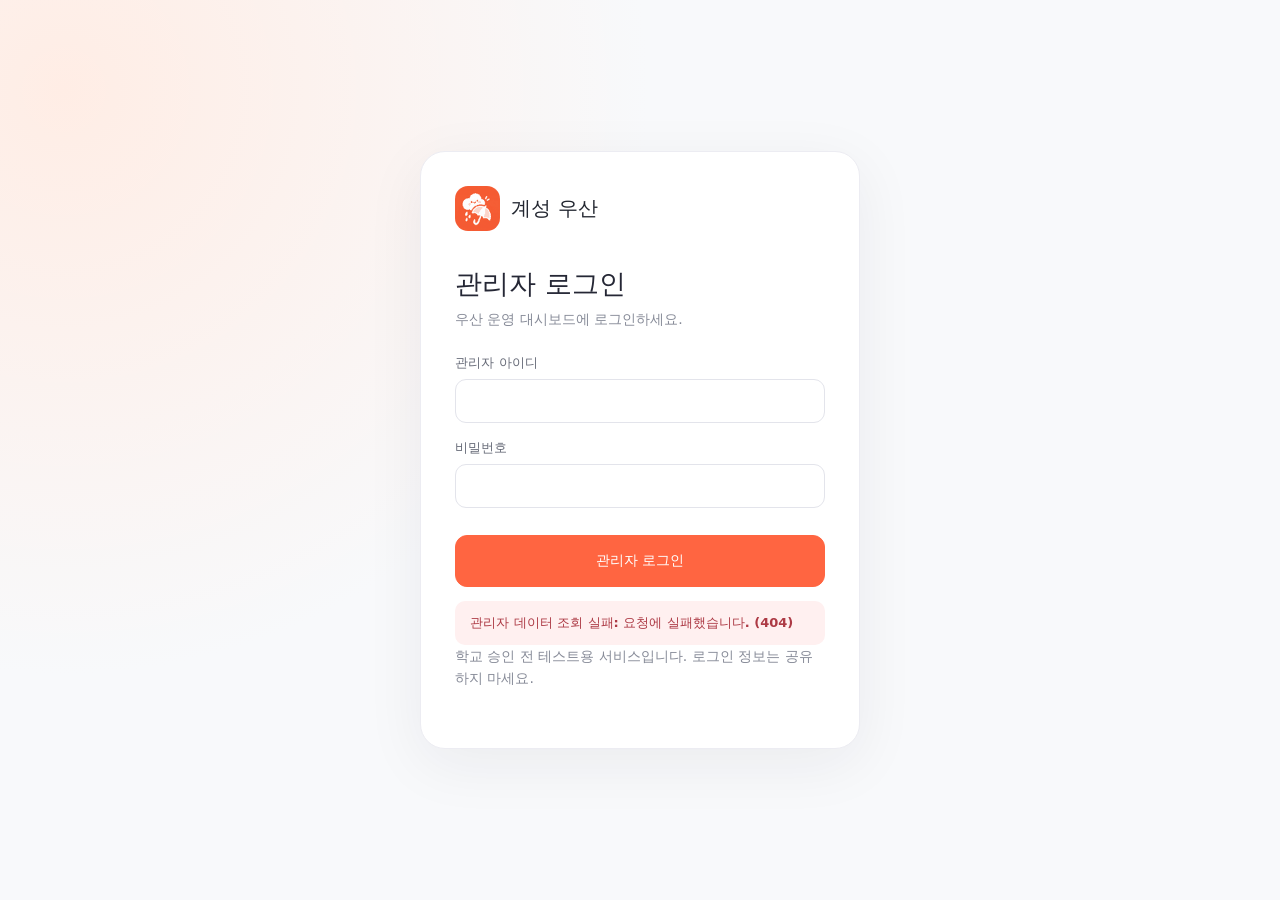
==== index.html @ 8985d2bb "feat: add admin loan due-date policies, overdue dashboard and reasoned extensions" ====
<!doctype html>
<html lang="ko"><head><meta charset="utf-8"><meta name="viewport" content="width=device-width,initial-scale=1">
<meta name="theme-color" content="#ff6541"><title>계성 우산 · 관리자</title><link rel="icon" href="/assets/keisung-icon-64.png">
<style>
:root{font-family:Pretendard,"Apple SD Gothic Neo","Malgun Gothic",system-ui,sans-serif;color:#252735;background:#f7f8fb;font-synthesis:none}
*{box-sizing:border-box}body{margin:0}button,input,select{font:inherit}button{cursor:pointer}button:disabled{opacity:.5;cursor:not-allowed}button:focus-visible,input:focus-visible,select:focus-visible,a:focus-visible{outline:3px solid #ff7c5b;outline-offset:2px}
.hide{display:none!important}.layout{min-height:100dvh;display:grid;grid-template-columns:238px minmax(0,1fr)}
.sidebar{background:#fff;border-right:1px solid #ebedf2;padding:27px 18px;display:flex;flex-direction:column;gap:30px}
.logo{display:flex;align-items:center;gap:11px;text-decoration:none;color:#222630;font-weight:950;font-size:20px;white-space:nowrap}
.logo img{width:45px;height:45px;border-radius:13px}
.side-label{color:#9b9da9;font-size:11px;font-weight:900;letter-spacing:.1em;margin:0 12px 9px}
.nav{display:grid;gap:6px}.nav button{background:transparent;border:0;color:#686b7b;min-height:49px;text-align:left;padding:12px 15px;border-radius:12px;font-weight:800;display:flex;align-items:center;gap:12px;font-size:15px}
.nav button.active{background:#fff0ea;color:#ef5d37}
.nav svg,.toolbar svg{width:19px;height:19px;flex:none}
.side-bottom{margin-top:auto;border-top:1px solid #eee;padding-top:16px;font-size:13px;color:#797d8c;display:grid;gap:10px}.side-bottom a{color:#626675;text-decoration:none}
.main{min-width:0;padding:clamp(18px,2.5vw,42px);max-width:1700px;width:100%;margin:auto}
.topbar{display:flex;align-items:center;justify-content:space-between;gap:15px;margin-bottom:30px}.eyebrow{font-size:12px;color:#ff6541;font-weight:900;letter-spacing:.11em;margin:0 0 7px}.title{font-size:clamp(26px,2.5vw,37px);letter-spacing:-.06em;font-weight:950;margin:0}.subtitle{margin:9px 0 0;color:#868998;font-weight:600;font-size:14px}
.toolbar{display:flex;gap:9px;align-items:center;flex-wrap:wrap}.btn{min-height:43px;border:1px solid #e4e5eb;background:#fff;border-radius:12px;padding:10px 15px;font-weight:800;font-size:14px;color:#424653;display:inline-flex;align-items:center;justify-content:center;gap:8px;text-decoration:none}
.btn.primary{background:#ff6541;border-color:#ff6541;color:white}.btn.danger{background:#fff0f0;color:#bd3b4d;border-color:#f3d6d7}.btn:hover{filter:brightness(.97)}
.session{border-radius:999px;background:#fff;padding:11px 15px;font-size:13px;font-weight:800;border:1px solid #e9eaf0}
.panel{background:#fff;border-radius:19px;border:1px solid #eceef2;padding:clamp(17px,2vw,25px);box-shadow:0 5px 24px #17203907;margin-bottom:18px}
.stats{display:grid;grid-template-columns:repeat(3,minmax(0,1fr));gap:14px;margin-bottom:18px}
.stat{background:white;padding:21px 23px;border-radius:18px;border:1px solid #eceef2;min-height:143px;display:flex;flex-direction:column;gap:12px;position:relative;overflow:hidden}
.stat-label{font-size:14px;font-weight:800;color:#777b89}.stat strong{font-size:clamp(29px,3vw,43px);font-weight:950;line-height:1;letter-spacing:-.06em}.stat small{color:#9a9ca8;font-size:12px;font-weight:650}
.stat .glyph{position:absolute;right:18px;top:18px;color:#bec3cd;font-size:22px}.stat.highlight{background:#ff6541;border-color:#ff6541;color:white}.stat.highlight .stat-label,.stat.highlight small,.stat.highlight .glyph{color:#fff9}
.section-title{font-size:20px;font-weight:950;letter-spacing:-.035em;margin:0}.head{display:flex;align-items:center;justify-content:space-between;gap:12px;margin-bottom:20px}.subtext{font-size:13px;color:#999ca9;font-weight:650;margin:5px 0 0}
.dual{display:grid;grid-template-columns:minmax(0,1.25fr) minmax(310px,.75fr);gap:18px}.distribution{display:flex;height:17px;overflow:hidden;border-radius:99px;background:#f2f3f5;margin:19px 0}.distribution div{min-width:0}.legend{display:grid;grid-template-columns:repeat(2,minmax(0,1fr));gap:12px}.legend span{display:flex;align-items:center;gap:8px;font-size:13px;font-weight:800;color:#707480}.dot{width:10px;height:10px;border-radius:50%;flex:none}
.activity{display:grid;gap:0}.activity-item{display:flex;gap:12px;align-items:center;padding:12px 0;border-bottom:1px solid #f1f1f4}.activity-item:last-child{border:0}.bubble{width:36px;height:36px;border-radius:11px;background:#fff0e9;color:#ff6541;display:grid;place-items:center;font-size:18px;flex:none}.activity-item strong{font-size:13px}.activity-item small{display:block;color:#989ba6;font-size:11px;margin-top:4px}
.searchline{display:flex;align-items:center;justify-content:space-between;gap:11px;flex-wrap:wrap;margin-bottom:17px}.filters{display:flex;gap:9px;flex-wrap:wrap}.input,select{border:1px solid #e3e4eb;border-radius:11px;background:white;min-height:44px;padding:10px 13px;color:#343745}.search{width:min(100%,265px)}
.tablewrap{overflow:auto}table{width:100%;border-collapse:collapse;text-align:left;font-size:13px}thead th{padding:13px 11px;color:#8a8d9a;font-weight:800;background:#fafafb;white-space:nowrap}tbody td{padding:16px 11px;border-bottom:1px solid #f0f1f3;color:#505360}tbody tr:last-child td{border-bottom:0}td strong{color:#2e303b;font-weight:850}.pill{border-radius:99px;padding:6px 11px;font-size:12px;font-weight:850;white-space:nowrap;display:inline-block}.AVAILABLE{background:#e6f8ee;color:#1f8b5c}.BORROWED{background:#e9f0ff;color:#3869b7}.LOST{background:#ffeded;color:#c3464b}.DAMAGED{background:#fff4dd;color:#ad7622}.DISPOSED{background:#edf0f2;color:#777d86}
.formgrid{display:grid;grid-template-columns:1fr 1fr;gap:14px}.field{display:grid;gap:7px}.field.wide{grid-column:1/-1}.field label{color:#676b78;font-size:13px;font-weight:800}.field input,.field select{width:100%}.helper{color:#9b9dab;font-size:12px;line-height:1.6}.actions{display:flex;gap:10px;flex-wrap:wrap;margin-top:18px}.notice{border-radius:12px;background:#fff6eb;color:#9b662d;padding:13px 16px;font-size:13px;line-height:1.6;margin-bottom:18px}
.msg{border-radius:10px;background:#ebf7f0;color:#216941;padding:13px 15px;font-weight:750;font-size:13px;margin-top:14px}.msg.error{background:#fff0f0;color:#ad3a45}.empty{text-align:center;color:#9a9eaa;padding:32px!important}
.login-wrap{min-height:100dvh;display:grid;place-items:center;padding:20px;background:radial-gradient(circle at 5% 10%,#ffede5,transparent 40%),#f8f9fb}
.login{width:min(100%,440px);padding:34px;background:white;border:1px solid #ececf2;border-radius:25px;box-shadow:0 15px 60px #22223210}
.login .logo{margin-bottom:35px}.login h1{font-size:27px;margin:0 0 9px}.login p{color:#878b98;margin:0 0 25px;font-size:14px}.login .field{margin-bottom:16px}.login button{width:100%;margin-top:11px;min-height:52px}
.tab{display:none}.tab.active{display:block}.fixednote{font-size:12px;color:#8b8d9a;margin:24px 0 0;line-height:1.6}
@media(max-width:1180px){.layout{grid-template-columns:190px minmax(0,1fr)}.sidebar{padding:20px 12px}.dual{grid-template-columns:1fr}.stat{min-height:130px}.stats{grid-template-columns:repeat(3,minmax(0,1fr))}}
@media(max-width:780px){.layout{grid-template-columns:1fr}.sidebar{padding:12px 16px;gap:13px;border-right:0;border-bottom:1px solid #eceef2}.nav{display:flex;overflow-x:auto}.nav button{white-space:nowrap}.side-label,.side-bottom{display:none}.main{padding:16px}.topbar{align-items:flex-start;flex-direction:column}.stats{grid-template-columns:repeat(2,minmax(0,1fr))}.stat{min-height:116px;padding:16px}.stat strong{font-size:32px}.formgrid{grid-template-columns:1fr}}
@media(max-width:410px){.stats{gap:8px}.stat{padding:14px}.stat-label{font-size:12px}.toolbar{width:100%}.toolbar .btn{flex:1}.legend{grid-template-columns:1fr}}

.student-lookup{margin-bottom:22px;background:#fff9f5;border:1px solid #ffe1d5;border-radius:15px;padding:18px}
.student-lookup strong{font-size:15px}
.student-lookup p{margin:5px 0 13px}
.student-fields{display:grid;grid-template-columns:repeat(3,minmax(90px,1fr)) auto;gap:11px;align-items:end}
.student-fields .field{min-width:0}
.student-fields .btn{min-height:44px}
.lookup-result{margin-top:13px;border-radius:11px;padding:13px;background:#fff;color:#555a68;border:1px solid #e9e8ed;font-size:13px;display:flex;align-items:center;justify-content:space-between;gap:12px;flex-wrap:wrap}
.lookup-result strong{font-size:15px;color:#32343f}
@media(max-width:700px){.student-fields{grid-template-columns:repeat(3,minmax(0,1fr))}.student-fields .btn{grid-column:1/-1}.student-lookup{padding:13px}}
.nav .nav-print-link{display:flex;align-items:center;gap:12px;color:#686b7b;text-decoration:none;min-height:49px;padding:12px 15px;border-radius:12px;font-size:15px;font-weight:800}
.nav .nav-print-link:hover{background:#fff0ea;color:#ef5d37}

.pin-admin-box{background:#f7f9ff;border:1px solid #dce5fa;border-radius:15px;padding:19px;margin:23px 0}
.pin-admin-box h3{margin:0 0 10px;font-size:18px}
.pin-secret{border:2px dashed #ea9f7e;border-radius:12px;background:white;padding:16px;font-size:clamp(18px,2.6vw,28px);letter-spacing:.1em;font-weight:900;color:#933e24;margin:12px 0;overflow-wrap:anywhere}
.policy-breakdown{background:#fff1e9;border:1px solid #ffd7c5;border-radius:12px;padding:13px 16px;color:#a4482d;font-size:14px;font-weight:800;line-height:1.6;margin:0 0 20px}
.policy-row,.allowance-row{display:flex;align-items:end;gap:12px;flex-wrap:wrap;margin-bottom:12px}
.policy-row .field,.allowance-row .field{width:min(300px,100%)}
.policy-row .btn,.allowance-row .btn{min-height:45px}
.student-policy-stats{display:grid;grid-template-columns:repeat(4,minmax(0,1fr));gap:12px;margin:22px 0}
.student-policy-card{background:#fff8f4;border:1px solid #ffe0d3;border-radius:14px;padding:17px;display:grid;gap:11px}
.student-policy-card span{color:#83828b;font-size:13px;font-weight:750}
.student-policy-card strong{font-size:clamp(20px,2vw,30px);font-weight:950;overflow-wrap:anywhere}
.penalty-form{margin:26px 0;border-top:1px solid #ededf2;border-bottom:1px solid #ededf2;padding:20px 0}
.penalty-form h3{margin:0 0 17px}.penalty-form textarea{font:inherit;width:100%;resize:vertical;padding:12px;border:1px solid #e3e4eb;border-radius:11px}
.confirm-penalty{display:flex;gap:10px;align-items:flex-start;margin-top:15px;color:#565966;font-size:13px;font-weight:750}
.confirm-penalty input{width:20px;height:20px;accent-color:#ff6541;flex:none}
#studentPolicyDetail>h3{font-size:18px;margin:20px 0}
@media(max-width:900px){.student-policy-stats{grid-template-columns:repeat(2,minmax(0,1fr))}}
@media(max-width:450px){.student-policy-stats{gap:7px}.student-policy-card{padding:12px}.student-policy-card strong{font-size:20px}}
.batch-register-form{display:flex;align-items:end;gap:12px;flex-wrap:wrap}
.batch-register-form .field{width:min(270px,100%)}
.batch-register-form .btn{min-height:45px}
.stocktake-fields{display:flex;align-items:end;gap:12px;flex-wrap:wrap;margin:14px 0}
.stocktake-fields .field{flex:1 1 190px;max-width:360px}
.stocktake-fields button{min-height:44px}
#stocktakeBatch{width:100%;min-height:110px;resize:vertical}
.stocktake-progress{display:flex;gap:13px;flex-wrap:wrap;margin:16px 0 22px}
.stocktake-metric{border:1px solid #eceef2;border-radius:12px;background:#fbfcfd;padding:13px 20px;font-size:13px;font-weight:800;color:#687084}
.stocktake-metric strong{display:block;font-size:26px;color:#2b3141;margin-top:5px}
.stocktake-result-columns{display:grid;grid-template-columns:repeat(2,minmax(0,1fr));gap:15px;margin-top:20px}
.stocktake-result-columns h3{font-size:16px;margin:12px 0 0}
.stocktake-id-list{max-height:270px;overflow:auto;border:1px solid #eceef2;background:#fafbfc;border-radius:10px;padding:13px;line-height:2;overflow-wrap:anywhere}
.stocktake-id-chip{display:inline-block;background:white;border:1px solid #e4e7ed;border-radius:8px;margin:3px;padding:2px 8px;font-size:12px;font-weight:850}
.stocktake-camera{background:#f8fafc;border:1px solid #ddd;border-radius:13px;padding:14px;max-width:520px}
.stocktake-camera video{width:100%;max-height:300px;object-fit:contain;background:#18212b;border-radius:9px}
@media(max-width:700px){.stocktake-result-columns{grid-template-columns:1fr}.stocktake-fields .field{max-width:none}}
.rental-due-stats{display:flex;gap:12px;flex-wrap:wrap;margin:12px 0 20px}
.rental-due-stats>div{padding:15px 21px;background:#f7f8fb;border:1px solid #eceef2;border-radius:12px;font-weight:800;color:#6b7280}
.rental-due-stats strong{font-size:26px;color:#29303d;margin-left:8px}
.rental-late{font-weight:900;color:#b91c1c}.rental-ok{font-weight:850;color:#208256}
#rentalRows td{vertical-align:middle}
</style></head><body>
<div id="loginScreen" class="login-wrap">
  <div class="login"><a href="/" class="logo"><img src="/assets/keisung-icon-64.png" alt="">계성 우산</a><h1>관리자 로그인</h1><p>우산 운영 대시보드에 로그인하세요.</p>
  <form id="loginForm"><div class="field"><label for="username">관리자 아이디</label><input class="input" id="username" required autocomplete="username"></div><div class="field"><label for="password">비밀번호</label><input class="input" type="password" id="password" required autocomplete="current-password"></div><button class="btn primary" type="submit">관리자 로그인</button></form>
  <div id="loginMsg" class="msg error hide" role="alert"></div>
  <p class="fixednote">학교 승인 전 테스트용 서비스입니다. 로그인 정보는 공유하지 마세요.</p>
  </div>
</div>
<div id="app" class="layout hide">
  <aside class="sidebar">
    <a href="/" class="logo"><img src="/assets/keisung-icon-64.png" alt="">계성 우산</a>
    <div><p class="side-label">MANAGEMENT</p><nav class="nav" aria-label="관리 메뉴">
      <button type="button" data-tab="dashboard" class="active"><span>▦</span> 대시보드</button>
      <button type="button" data-tab="inventory"><span>▤</span> 우산 관리</button>
      <button type="button" data-tab="stocktake"><span>☷</span> 재고 실사</button>
      <button type="button" data-tab="rentalDue"><span>◷</span> 대여 기한·연체</button>
      <button type="button" data-tab="history"><span>◷</span> 대여 기록</button>
      <button type="button" data-tab="studentPolicy"><span>♧</span> 학생·패널티 관리</button>
      <a class="nav-print-link" href="/admin/print"><span>▦</span> QR 라벨 인쇄</a>
      <button type="button" data-tab="settings"><span>⚙</span> 관리 도구</button>
    </nav></div>
    <div class="side-bottom"><span>학교 공용 우산 관리 시스템</span><a href="/">↗ 학생용 키오스크 열기</a></div>
  </aside>
  <main class="main">
    <div class="topbar"><div><p class="eyebrow">SCHOOL MANAGEMENT</p><h1 class="title" id="pageTitle">대시보드</h1><p class="subtitle" id="pageSubtitle">학교 우산 현황을 한눈에 확인하세요.</p></div>
    <div class="toolbar"><span class="session" id="who">관리자</span><button class="btn" id="refresh" type="button">↻ 새로고침</button><button class="btn" id="logout" type="button">로그아웃</button></div></div>
    <div class="notice">학생의 학년·반·번호는 개인정보에 해당할 수 있습니다. 운영 전 학교 승인 및 학생 인증, 개인정보 보존 정책을 확인하세요.</div>
    <div id="dashboard" class="tab active">
      <div class="stats" id="stats"></div>
      <div class="dual">
        <section class="panel"><div class="head"><div><h2 class="section-title">우산 상태 분포</h2><p class="subtext">현재 등록된 모든 우산 기준</p></div></div><div class="distribution" id="distribution"></div><div class="legend" id="legend"></div></section>
        <section class="panel"><div class="head"><div><h2 class="section-title">최근 활동</h2><p class="subtext">가장 최근 처리된 이벤트</p></div></div><div id="recentActivity" class="activity"></div></section>
      </div>
      <section class="panel"><div class="head"><div><h2 class="section-title">대여 중인 우산</h2><p class="subtext">현재 반납되지 않은 우산</p></div><button class="btn" data-go="inventory">전체 보기</button></div><div class="tablewrap"><table><thead><tr><th>우산 ID</th><th>대여 학생</th><th>상태</th></tr></thead><tbody id="borrowedRows"></tbody></table></div></section>
    </div>
    <div id="inventory" class="tab">
      <section class="panel">
       <div class="head"><div><h2 class="section-title">우산 목록</h2><p class="subtext">우산은 삭제하지 않으며 고유 ID가 유지됩니다.</p></div><div class="actions" style="margin-top:0"><a href="/admin/print" class="btn">▦ QR 일괄 인쇄</a><button class="btn primary" id="register">＋ 우산 등록</button></div></div>
       <div class="searchline"><input class="input search" id="search" placeholder="우산 ID 또는 학생 (예: 6-4-16)" aria-label="우산 ID 또는 학년 반 번호로 검색"><div class="filters"><select id="filter" aria-label="상태 필터"><option value="">전체 상태</option><option value="AVAILABLE">대여 가능</option><option value="BORROWED">대여 중</option><option value="LOST">분실</option><option value="DAMAGED">파손</option><option value="DISPOSED">폐기</option></select></div></div>
       <div class="student-lookup" aria-label="학생별 대여 우산 조회">
 <div><strong>학생으로 대여 우산 찾기</strong><p class="helper">학년 · 반 · 번호로 현재 대여 중인 우산을 조회합니다. 관리자만 이용할 수 있습니다.</p></div>
 <div class="student-fields"><div class="field"><label for="studentGrade">학년</label><select id="studentGrade"></select></div><div class="field"><label for="studentClass">반</label><select id="studentClass"></select></div><div class="field"><label for="studentNumber">번호</label><select id="studentNumber"></select></div><button type="button" class="btn primary" id="findStudent">조회</button></div>
 <div id="studentResult" class="lookup-result hide" role="status"></div>
 </div>
 <div class="tablewrap"><table><thead><tr><th>우산 ID</th><th>상태</th><th>대여 학생</th><th>관리 · 인쇄</th></tr></thead><tbody id="inventoryRows"></tbody></table></div>
      </section>
      <section class="panel" id="batchRegisterCard">
        <div class="head"><div><h2 class="section-title">우산 일괄 등록</h2><p class="subtext">수량만 입력하면 새로운 우산 ID를 자동 발급합니다. 한 번에 최대 500개까지 가능합니다.</p></div></div>
        <div class="batch-register-form">
          <div class="field"><label for="batchCount">등록 수량 (1~500개)</label><input class="input" type="number" id="batchCount" min="1" max="500" step="1" value="20" required></div>
          <button type="button" class="btn primary" id="batchRegister">＋ 일괄 등록하기</button>
        </div>
        <p class="helper">기존 우산과 ID가 겹치지 않습니다. 한 번 등록하면 취소하거나 ID를 재사용할 수 없으니 수량을 확인하세요.</p>
        <div id="batchResult" class="msg hide" role="status"></div>
        <div class="actions"><a id="batchPrintLink" class="btn primary hide" href="/admin/print">▦ 방금 등록한 QR만 일괄 인쇄</a></div>
      </section>
      <section class="panel" id="manageCard"><div class="head"><div><h2 class="section-title">상태 변경</h2><p class="subtext">분실·파손·폐기 처리 또는 복구</p></div></div>
        <div class="formgrid"><div class="field"><label for="adminId">우산 ID</label><select id="adminId"></select></div><div class="field"><label for="state">변경할 상태</label><select id="state"><option value="LOST">분실</option><option value="DAMAGED">파손</option><option value="DISPOSED">폐기</option><option value="AVAILABLE">대여 가능으로 복구</option></select></div><div class="field wide"><label for="reason">사유 (선택)</label><input class="input" id="reason" maxlength="160" placeholder="예: 1층 우산함에서 발견"></div></div>
        <div class="actions"><button class="btn danger" id="change">상태 변경 확인</button></div><p class="helper">폐기는 되돌릴 수 없습니다. 분실 또는 파손 상태의 우산만 대여 가능 상태로 복구할 수 있습니다.</p><div id="adminMsg" class="msg hide" role="status"></div>
      </section>
    </div>
    <div id="stocktake" class="tab">
  <section class="panel">
    <div class="head"><div><h2 class="section-title">보관 위치 일괄 지정</h2>
      <p class="subtext">등록된 우산 ID 범위(최대 500개)의 보관 위치를 설정합니다. 다른 우산 상태는 변경되지 않습니다.</p></div></div>
    <div class="stocktake-fields">
      <div class="field"><label for="stocktakeRangeStart">시작 우산 ID</label><input class="input" id="stocktakeRangeStart" placeholder="UMB-0001" autocomplete="off"></div>
      <div class="field"><label for="stocktakeRangeEnd">끝 우산 ID</label><input class="input" id="stocktakeRangeEnd" placeholder="UMB-0500" autocomplete="off"></div>
      <div class="field"><label for="stocktakeLocationName">보관 위치명</label><input class="input" id="stocktakeLocationName" maxlength="50" placeholder="예: 본관 1층"></div>
      <button type="button" class="btn" id="stocktakeAssignLocation">위치 지정</button>
    </div>
    <p class="helper">기존 우산은 기본적으로 ‘미지정’ 위치입니다. 장소별 실사는 우산의 위치를 먼저 지정해야 정확한 미확인 목록을 만들 수 있어요.</p>
  </section>
  <section class="panel">
    <div class="head"><div><h2 class="section-title">새 재고 실사 시작</h2><p class="subtext">실사 시작 시점의 대여 가능·파손 우산을 확인 대상에 고정합니다. 대여 중·분실·폐기 우산은 제외합니다.</p></div></div>
    <div class="stocktake-fields">
      <div class="field"><label for="stocktakeTitle">실사 이름</label><input class="input" id="stocktakeTitle" maxlength="80" placeholder="예: 11월 정기 실사"></div>
      <div class="field"><label for="stocktakeLocation">실사 범위</label><select id="stocktakeLocation" class="input"></select></div>
      <button type="button" class="btn primary" id="stocktakeCreate">실사 시작</button>
    </div>
    <p class="helper">실사는 시스템상의 우산 상태를 자동 변경하지 않습니다. 미확인 우산은 실제 대여 기록과 위치를 확인한 후 관리자가 따로 처리해야 해요.</p>
    <div id="stocktakeMessage" class="msg hide" role="status" aria-live="polite"></div>
  </section>
  <section class="panel">
    <div class="head"><div><h2 class="section-title">실사 기록</h2><p class="subtext">최근 100개 실사를 선택해 진행하거나 결과를 확인합니다.</p></div>
      <button type="button" id="stocktakeRefresh" class="btn">↻ 새로고침</button></div>
    <div class="tablewrap"><table><thead><tr><th>실사</th><th>범위</th><th>상태</th><th>확인 / 대상</th><th>보기</th></tr></thead><tbody id="stocktakeSessionRows"></tbody></table></div>
  </section>
  <section class="panel hide" id="stocktakeActivePanel">
    <div class="head"><div><h2 id="stocktakeActiveTitle" class="section-title">진행 중인 실사</h2>
      <p id="stocktakeActiveDescription" class="subtext"></p></div>
      <div class="actions" style="margin:0"><button type="button" id="stocktakeExport" class="btn">↓ 결과 CSV</button><button type="button" id="stocktakeComplete" class="btn primary">실사 완료</button></div></div>
    <div id="stocktakeProgress" class="stocktake-progress" role="status" aria-live="polite"></div>
    <div id="stocktakeScanControls">
      <div class="stocktake-fields">
        <div class="field"><label for="stocktakeSingle">우산 번호 또는 QR 결과</label><input id="stocktakeSingle" class="input" autocomplete="off" placeholder="UMB-0001 또는 1"></div>
        <button type="button" id="stocktakeScanOne" class="btn primary">1개 확인</button>
        <button type="button" id="stocktakeCameraToggle" class="btn">QR 카메라 켜기</button>
      </div>
      <div class="stocktake-camera hide" id="stocktakeCameraBox">
        <video id="stocktakeVideo" playsinline autoplay muted></video>
        <p class="helper">QR이 인식되면 자동으로 확인합니다. 카메라는 HTTPS 또는 localhost에서만 열 수 있어요.</p>
      </div>
      <div class="field" style="margin-top:15px"><label for="stocktakeBatch">여러 번호 한 번에 입력 (최대 500개, 공백·줄바꿈·쉼표 구분)</label>
        <textarea id="stocktakeBatch" rows="4" class="input" placeholder="UMB-0001, UMB-0002&#10;UMB-0003"></textarea></div>
      <div class="actions"><button type="button" id="stocktakeScanBatch" class="btn">번호 일괄 확인</button></div>
    </div>
    <div class="stocktake-result-columns">
      <div><h3>미확인 우산</h3><p class="helper">실사 시작 시점의 확인 대상 중 아직 스캔하지 않은 우산입니다.</p><div id="stocktakeMissing" class="stocktake-id-list"></div></div>
      <div><h3>대상 외 확인 우산</h3><p class="helper">다른 위치 또는 대여·분실·폐기 상태 등으로 대상에 없던 우산입니다.</p><div id="stocktakeUnexpected" class="stocktake-id-list"></div></div>
    </div>
  </section>
</div>
<div id="rentalDue" class="tab">
  <section class="panel">
    <div class="head"><div><h2 class="section-title">대여 기한 설정</h2>
      <p class="subtext">앞으로 대여되는 우산의 기본 반납 기한을 설정합니다.</p></div></div>
    <div class="policy-row">
      <div class="field"><label for="rentalDays">기본 대여 기간 (1~30일)</label>
        <input id="rentalDays" class="input" type="number" min="1" max="30" step="1" value="7"></div>
      <button type="button" class="btn primary" id="saveRentalDays">기간 설정 저장</button>
    </div>
    <p class="helper">기본값은 7일입니다. 설정 변경은 새 대여 건부터 적용되며 이미 대여된 우산의 예정일은 바뀌지 않습니다. 연체만으로 패널티를 자동 부과하지 않습니다.</p>
    <div id="rentalDueMessage" class="msg hide" role="status" aria-live="polite"></div>
  </section>
  <section class="panel">
    <div class="head"><div><h2 class="section-title">진행 중인 대여·연체 조회</h2>
      <p class="subtext">반납 예정 시각은 한국 시간으로 표시합니다.</p></div>
      <button type="button" class="btn" id="refreshRentals">↻ 대여 새로고침</button>
    </div>
    <div class="rental-due-stats" id="rentalStats"></div>
    <div class="searchline">
      <input class="input search" id="rentalSearch" placeholder="우산 번호 또는 학생 검색" aria-label="대여 정보 검색">
      <select id="rentalFilter" aria-label="대여 상태 필터"><option value="all">모든 대여</option><option value="overdue">연체만</option><option value="on-time">기한 내</option></select>
    </div>
    <div class="tablewrap">
      <table><thead><tr><th>우산 ID</th><th>대여 학생</th><th>대여 일시</th><th>반납 예정</th><th>상태</th><th>관리</th></tr></thead>
      <tbody id="rentalRows"></tbody></table>
    </div>
  </section>
</div>
<div id="history" class="tab">
      <section class="panel"><div class="head"><div><h2 class="section-title">이벤트 기록</h2><p class="subtext">대여, 반납 및 관리자 변경 내역 (최근 1,000건)</p></div><button class="btn" id="download">↓ JSON 백업</button></div>
       <div class="searchline"><input class="input search" id="eventSearch" placeholder="우산·학생·담당자 검색"><select id="eventFilter" aria-label="이벤트 유형"><option value="">모든 이벤트</option><option value="BORROW">대여</option><option value="RETURN">반납</option><option value="REGISTER">등록</option><option value="LOST">분실</option><option value="DAMAGED">파손</option><option value="DISPOSED">폐기</option><option value="RESTORE">복구</option></select></div>
       <div class="tablewrap"><table><thead><tr><th>처리 시간</th><th>우산 ID</th><th>이벤트</th><th>학생</th><th>담당자</th><th>사유</th></tr></thead><tbody id="eventRows"></tbody></table></div>
      </section>
    </div>
    <div id="studentPolicy" class="tab">
 <section class="panel">
  <div class="head"><div><h2 class="section-title">월별 대여 정책</h2><p class="subtext">매월 1일 00:00(한국 시간) 기준으로 사용 횟수를 새로 계산합니다.</p></div></div>
  <div class="policy-row">
   <div class="field"><label for="monthlyLimit">학생당 월 최대 대여 횟수</label><input class="input" id="monthlyLimit" type="number" min="1" max="100" value="10"></div>
   <button type="button" class="btn primary" id="savePolicy">월별 제한 저장</button>
  </div>
  <p class="helper">기본 10회 · 대여 성공 1건당 1회 계산 · 반납 시 횟수 복원 없음 · 이번 달 확정 패널티 1점당 대여 가능 횟수 1회 차감. 차감된 패널티가 실제 한도를 0회로 만들면 추가 대여가 차단됩니다. 관리자가 취소하거나 추가 횟수를 승인할 수 있습니다.</p>
  <div class="msg hide" id="policyMessage" role="status"></div>
 </section>
 <section class="panel">
  <div class="head"><div><h2 class="section-title">학생별 대여 및 패널티</h2><p class="subtext">학년·반·번호를 조회한 뒤 담당 교사가 상황을 확인합니다.</p></div></div>
  <div class="student-fields">
   <div class="field"><label for="penaltyGrade">학년</label><select id="penaltyGrade"></select></div>
   <div class="field"><label for="penaltyClass">반</label><select id="penaltyClass"></select></div>
   <div class="field"><label for="penaltyNumber">번호</label><select id="penaltyNumber"></select></div>
   <button class="btn primary" id="findPenaltyStudent" type="button">학생 조회</button>
  </div>
  <div id="studentPolicyDetail" class="hide">
   <div class="student-policy-stats">
    <div class="student-policy-card"><span>현재 대여</span><strong id="studentActiveUmbrella">-</strong></div>
    <div class="student-policy-card"><span>이번 달 이용</span><strong id="studentMonthUsed">-</strong></div>
    <div class="student-policy-card"><span>이번 달 남은 횟수</span><strong id="studentRemaining">-</strong></div>
    <div class="student-policy-card"><span>누적 패널티</span><strong id="studentPenaltyPoints">-</strong></div>
   </div>
   <p id="studentPenaltyBreakdown" class="policy-breakdown" aria-live="polite"></p>
   <div class="pin-admin-box">
    <h3>학생 PIN 상태 및 재발급</h3>
    <p id="studentPinStatus" class="helper">PIN 상태 확인 중</p>
    <p class="helper">PIN이 없는 학생은 키오스크에서 직접 PIN을 만들 수 있습니다. PIN을 잊었을 때만 담당 교사가 신원을 확인한 후 재발급해 주세요.</p>
    <label class="confirm-penalty"><input type="checkbox" id="studentPinVerified"> 담당 교사가 학생의 신원을 직접 확인했습니다.</label>
    <div class="actions"><button type="button" class="btn primary" id="issueStudentPin">관리자 PIN 발급 / 재발급</button><button type="button" class="btn hide" id="hideStudentPin">PIN 숨기기</button></div>
    <div id="studentPinOutput" class="pin-secret hide" role="status" aria-live="polite"></div>
    <p class="helper">학생 PIN 최초 등록은 바로 적용됩니다. 학년·반·번호만으로 다른 학생의 PIN을 선점할 수 있으므로 학교 운영 전에 본인 확인 대책을 마련해야 합니다.</p>
   </div>
   <div class="allowance-row">
    <div class="field"><label for="extraAllowance">이번 달 추가 대여 허용 횟수</label><input class="input" id="extraAllowance" type="number" min="0" max="100" value="0"></div>
    <button class="btn" type="button" id="saveAllowance">추가 횟수 저장</button>
   </div>
   <p class="helper">예외 대여가 필요한 학생은 담당 교사 확인 후 이번 달에만 추가 횟수를 설정하세요.</p>
   <div class="penalty-form">
    <h3>패널티 기록 추가</h3>
    <div class="formgrid">
     <div class="field"><label for="penaltyCode">유형</label><select id="penaltyCode"><option value="LOST">분실 (+3점)</option><option value="ACCIDENTAL_DAMAGE">과실 파손 (+1점)</option><option value="INTENTIONAL_DAMAGE">고의 파손 (+5점)</option><option value="WARNING">경고 (0점)</option></select></div>
     <div class="field"><label for="penaltyUmbrella">관련 우산 ID (선택)</label><select id="penaltyUmbrella"><option value="">미지정</option></select></div>
     <div class="field wide"><label for="penaltyReason">확인 내용 및 처리 사유 (필수)</label><textarea id="penaltyReason" maxlength="500" rows="3" placeholder="사실관계, 확인한 교사 및 조치 사유 등을 입력"></textarea></div>
    </div>
    <label class="confirm-penalty"><input type="checkbox" id="penaltyConfirmed"> 담당 교사가 사실관계 및 학생 소명을 확인했습니다.</label>
    <div class="actions"><button type="button" class="btn danger" id="addPenalty">패널티 기록 저장</button></div>
    <p class="helper">패널티 1점은 부여한 달의 대여 가능 횟수 1회를 차감합니다. 다음 달에는 재차 차감하지 않으며, 취소하면 해당 달의 차감도 복구됩니다. 학생의 책임이 확인되지 않은 파손에는 점수를 부여하지 마세요.</p>
   </div>
   <h3>패널티 이력 (취소 포함)</h3><div class="tablewrap"><table><thead><tr><th>날짜</th><th>유형</th><th>우산</th><th>점수</th><th>관리자</th><th>사유</th><th>처리</th></tr></thead><tbody id="studentPenalties"></tbody></table></div>
  </div>
  <div id="studentPolicyMessage" class="msg hide" role="status"></div>
 </section>
</div>
<div id="settings" class="tab"><section class="panel"><h2 class="section-title">관리 도구</h2><p class="subtext">서비스 운영과 백업</p><div class="actions"><button class="btn primary" id="settingsExport">↓ 전체 JSON 백업</button><a class="btn" href="/admin/print">▦ QR 인쇄 센터</a><a class="btn" href="/" target="_blank" rel="noopener">↗ 학생용 키오스크</a></div><p class="helper">JSON 파일에는 학생 정보가 포함될 수 있습니다. 비공개 저장 위치에 보관하세요. 관리자 비밀번호는 서버의 .env 설정으로 관리합니다.</p></section></div>
    <p class="fixednote">KEISUNG UMBRELLA · 관리자 접근 전용 · 서버 데이터 기준</p>
  </main>
</div>
<script src="/assets/jsQR.js"></script>
<script>
"use strict";
const $=id=>document.getElementById(id);
const N={AVAILABLE:"대여 가능",BORROWED:"대여 중",LOST:"분실",DAMAGED:"파손",DISPOSED:"폐기"};
const A={REGISTER:"신규 등록",BORROW:"대여",RETURN:"반납",LOST:"분실 처리",DAMAGED:"파손 처리",DISPOSED:"폐기 처리",RESTORE:"복구"};
const colors={AVAILABLE:"#31b17c",BORROWED:"#5287ee",LOST:"#ef6a74",DAMAGED:"#e6b44e",DISPOSED:"#a6aab4"};
const titles={dashboard:["대시보드","학교 우산 현황을 한눈에 확인하세요."],inventory:["우산 관리","우산 상태를 확인하고 처리할 수 있습니다."],history:["대여 기록","대여·반납·상태 변경 이력을 확인하세요."],settings:["관리 도구","데이터 백업과 서비스 접근 메뉴입니다."],studentPolicy:["학생·패널티 관리","월별 대여 횟수와 분실·파손 패널티를 관리합니다."],stocktake:["재고 실사","학교 전체 또는 위치별 우산 수량을 확인합니다."],rentalDue:["대여 기한·연체","반납 예정일과 연체 현황을 관리합니다."]};
let csrf="",currentUser="",inventory=[],events=[],busy=false;
function esc(s){return String(s??"").replace(/[&<>"']/g,c=>({"&":"&amp;","<":"&lt;",">":"&gt;",'"':"&quot;","'":"&#39;"}[c]));}
async function api(path,{method="GET",body,auth=false}={}){
 const headers={};if(body!==undefined)headers["Content-Type"]="application/json";if(auth)headers["X-CSRF-Token"]=csrf;
 const response=await fetch(path,{method,headers,body:body===undefined?undefined:JSON.stringify(body),credentials:"same-origin",cache:"no-store"});
 const data=await response.json().catch(()=>({}));
 if(!response.ok)throw Error(typeof data.detail==="string"?data.detail:"요청에 실패했습니다. ("+response.status+")");
 return data;
}
function message(msg,error=false){$("adminMsg").textContent=msg;$("adminMsg").className="msg"+(error?" error":"");}
function show(logged){$("loginScreen").classList.toggle("hide",logged);$("app").classList.toggle("hide",!logged);if(logged)$("who").textContent="● "+currentUser;}
function changeTab(tab){if(tab!=="stocktake")stopStocktakeCamera();for(const el of document.querySelectorAll(".tab"))el.classList.toggle("active",el.id===tab);for(const btn of document.querySelectorAll("[data-tab]"))btn.classList.toggle("active",btn.dataset.tab===tab);$("pageTitle").textContent=titles[tab][0];$("pageSubtitle").textContent=titles[tab][1];}
for(const b of document.querySelectorAll("[data-tab]"))b.onclick=()=>{
 changeTab(b.dataset.tab);
 if(b.dataset.tab==="stocktake"){renderStocktakeLocations();loadStocktakes();}
 if(b.dataset.tab==="rentalDue")loadRentalDashboard();
};
for(const b of document.querySelectorAll("[data-go]"))b.onclick=()=>changeTab(b.dataset.go);
function pill(status){return '<span class="pill '+status+'">'+(N[status]||esc(status))+"</span>";}
function empty(cols,msg="기록이 없습니다."){return '<tr><td class="empty" colspan="'+cols+'">'+esc(msg)+'</td></tr>';}
function renderStats(){
 const counts=Object.fromEntries(Object.keys(N).map(k=>[k,inventory.filter(x=>x.status===k).length]));
 const stats=[["전체 우산",inventory.length,"▦","highlight"],["대여 가능",counts.AVAILABLE,"✓",""],["대여 중",counts.BORROWED,"↗",""],["분실",counts.LOST,"!",""],["파손",counts.DAMAGED,"⌁",""],["폐기",counts.DISPOSED,"×",""]];
 $("stats").innerHTML=stats.map(([label,value,icon,variant])=>'<article class="stat '+variant+'"><span class="stat-label">'+label+'</span><strong>'+value+'<small> 개</small></strong><span class="glyph">'+icon+'</span></article>').join("");
 const total=inventory.length||1;
 $("distribution").innerHTML=Object.keys(N).map(k=>'<div title="'+N[k]+': '+counts[k]+'개" style="width:'+(100*counts[k]/total)+'%;background:'+colors[k]+'"></div>').join("");
 $("legend").innerHTML=Object.keys(N).map(k=>'<span><i class="dot" style="background:'+colors[k]+'"></i>'+N[k]+' · '+counts[k]+'개</span>').join("");
 $("borrowedRows").innerHTML=inventory.filter(x=>x.status==="BORROWED").slice(0,8).map(x=>'<tr><td><strong>'+esc(x.id)+'</strong></td><td>'+esc(x.borrower||"—")+'</td><td>'+pill(x.status)+'</td></tr>').join("")||empty(3,"현재 대여 중인 우산이 없습니다.");
 $("recentActivity").innerHTML=events.slice(0,5).map(e=>'<div class="activity-item"><span class="bubble">'+(e.action==="RETURN"?"✓":e.action==="BORROW"?"↗":"●")+'</span><div><strong>'+esc(e.umbrella_id)+' · '+esc(A[e.action]||e.action)+'</strong><small>'+esc(new Date(e.created_at).toLocaleString("ko-KR"))+'</small></div></div>').join("")||'<p class="subtext">아직 처리 기록이 없습니다.</p>';
}
function renderInventory(){
 const search=$("search").value.trim().toUpperCase(),status=$("filter").value;
 const normalized=search.replace(/\s/g,"").replace(/학년|반|번/g,"-").replace(/-+/g,"-").replace(/-$/,"");
 const items=inventory.filter(x=>(!search||x.id.includes(search)||String(x.borrower||"").includes(normalized))&&(!status||x.status===status));
 $("inventoryRows").innerHTML=items.map(x=>'<tr><td><strong>'+esc(x.id)+'</strong></td><td>'+pill(x.status)+'</td><td>'+esc(x.borrower||"—")+'</td><td><button class="btn" data-id="'+esc(x.id)+'" '+(x.status==="DISPOSED"?"disabled":"")+'>관리</button> <a class="btn" href="/admin/print?umbrella='+encodeURIComponent(x.id)+'">QR 인쇄</a></td></tr>').join("")||empty(4,"검색된 우산이 없습니다.");
 for(const b of $("inventoryRows").querySelectorAll("[data-id]"))b.onclick=()=>{$("adminId").value=b.dataset.id;$("manageCard").scrollIntoView({behavior:"smooth",block:"center"});};
 const prev=$("adminId").value;
 $("adminId").innerHTML=inventory.map(x=>'<option value="'+esc(x.id)+'">'+esc(x.id)+" · "+N[x.status]+"</option>").join("");
 if(inventory.some(x=>x.id===prev))$("adminId").value=prev;
}
function renderEvents(){
 const q=$("eventSearch").value.trim().toLowerCase(),f=$("eventFilter").value;
 const rows=events.filter(x=>(!f||x.action===f)&&(!q||[x.umbrella_id,x.student_id,x.actor,x.reason].some(v=>String(v||"").toLowerCase().includes(q))));
 $("eventRows").innerHTML=rows.map(e=>'<tr><td>'+esc(new Date(e.created_at).toLocaleString("ko-KR"))+'</td><td><strong>'+esc(e.umbrella_id)+'</strong></td><td>'+esc(A[e.action]||e.action)+'</td><td>'+esc(e.student_id||"—")+'</td><td>'+esc(e.actor)+'</td><td>'+esc(e.reason||"—")+'</td></tr>').join("")||empty(6,"조건에 맞는 기록이 없습니다.");
}
async function refresh(){
 const [i,e]=await Promise.all([api("/api/admin/inventory"),api("/api/admin/events")]);
 inventory=i;events=e;renderStats();renderInventory();renderEvents();
 renderStocktakeLocations();
 if(!$("rentalDue").classList.contains("hide")&&$("rentalDue").classList.contains("active"))await loadRentals();
 $("penaltyUmbrella").innerHTML='<option value="">미지정</option>'+inventory.map(x=>'<option value="'+esc(x.id)+'">'+esc(x.id)+' · '+N[x.status]+'</option>').join("");
}
async function authed(){
 try{const r=await api("/api/admin/me");csrf=r.csrf;currentUser=r.username;show(true);await refresh();await loadPolicy();}
 catch(err){if(err.message.includes("401")||err.message.includes("로그인"))show(false);else{show(false);$("loginMsg").textContent="관리자 데이터 조회 실패: "+err.message;$("loginMsg").classList.remove("hide");}}
}
$("loginForm").onsubmit=async ev=>{
 ev.preventDefault();const btn=$("loginForm").querySelector("button");btn.disabled=true;
 try{const d=await api("/api/admin/login",{method:"POST",body:{username:$("username").value,password:$("password").value}});csrf=d.csrf;currentUser=d.username;$("password").value="";$("loginMsg").classList.add("hide");show(true);await refresh();await loadPolicy();}
 catch(err){$("loginMsg").textContent=err.message;$("loginMsg").classList.remove("hide");}
 finally{btn.disabled=false;}
};
$("logout").onclick=async()=>{
 try{await api("/api/admin/logout",{method:"POST",auth:true});}catch(e){console.warn(e);}
 stopStocktakeCamera();stocktakeCurrentId=null;csrf="";inventory=[];events=[];$("studentPinOutput").textContent="";$("stocktakeActivePanel").classList.add("hide");show(false);
};
$("refresh").onclick=async()=>{try{await refresh();}catch(e){alert("새로고침 실패: "+e.message);}};
// Student lookup uses admin-authenticated inventory data only.
for(const [id,max,label] of [["studentGrade",6,"학년"],["studentClass",4,"반"],["studentNumber",36,"번"]]){
 const el=$(id);el.add(new Option("선택",""));
 for(let n=1;n<=max;n++)el.add(new Option(n+label,String(n)));
}
function pickUmbrella(id){
 changeTab("inventory");$("search").value="";$("filter").value="";
 renderInventory();$("adminId").value=id;
 $("manageCard").scrollIntoView({behavior:"smooth",block:"center"});
}
function findStudent(){
 const values=[$("studentGrade").value,$("studentClass").value,$("studentNumber").value];
 const box=$("studentResult");box.classList.remove("hide");
 if(values.some(v=>!v)){box.textContent="학년, 반, 번호를 모두 선택해 주세요.";return;}
 const student=values.map(Number).join("-");
 const borrowed=inventory.filter(u=>u.status==="BORROWED"&&u.borrower===student);
 if(!borrowed.length){box.textContent=student+" 학생이 현재 대여 중인 우산이 없습니다.";return;}
 box.replaceChildren();
 const info=document.createElement("span");info.textContent=student+" 학생 · "+borrowed.map(u=>u.id).join(", ")+" (대여 중)";
 const button=document.createElement("button");button.type="button";button.className="btn primary";button.textContent="이 우산 처리하기";
 button.onclick=()=>pickUmbrella(borrowed[0].id);
 box.append(info,button);
}
$("findStudent").onclick=findStudent;
$("search").oninput=renderInventory;$("filter").onchange=renderInventory;
$("eventSearch").oninput=renderEvents;$("eventFilter").onchange=renderEvents;
$("register").onclick=async()=>{
 if(busy||!confirm("새 우산을 등록하시겠습니까?\n발급된 ID는 삭제하거나 재사용할 수 없습니다."))return;
 busy=true;try{const r=await api("/api/admin/umbrellas",{method:"POST",auth:true});await refresh();$("adminId").value=r.id;message(r.id+" 등록 완료!");$("manageCard").scrollIntoView({behavior:"smooth",block:"center"});}
 catch(e){message(e.message,true);}finally{busy=false;}
};
$("batchRegister").onclick=async()=>{
 if(busy)return;
 const count=Number($("batchCount").value);
 const result=$("batchResult"),link=$("batchPrintLink");
 if(!Number.isInteger(count)||count<1||count>500){
  result.className="msg error";result.textContent="등록 수량은 1~500 사이의 정수여야 합니다.";return;
 }
 if(!confirm("우산 "+count+"개를 일괄 등록할까요?\\n등록된 ID는 취소하거나 재사용할 수 없습니다."))return;
 busy=true;$("batchRegister").disabled=true;link.classList.add("hide");result.className="msg";result.textContent="우산 "+count+"개를 등록하고 있습니다.";
 try{
  const response=await api("/api/admin/umbrellas/batch",{method:"POST",auth:true,body:{count}});
  result.textContent=response.count+"개 등록 완료! 신규 ID: "+response.first_id+" ~ "+response.last_id;
  link.href="/admin/print?batch_start="+encodeURIComponent(response.first_id)+"&batch_end="+encodeURIComponent(response.last_id);
  link.classList.remove("hide");
  await refresh();
 }catch(error){result.className="msg error";result.textContent="일괄 등록 실패: "+error.message;}
 finally{busy=false;$("batchRegister").disabled=false;}
};
$("change").onclick=async()=>{
 if(busy)return;
 const id=$("adminId").value,state=$("state").value,reason=$("reason").value;
 if(!id)return message("우산을 먼저 선택하세요.",true);
 if(!confirm(id+"을(를) '"+N[state]+"' 상태로 변경하시겠습니까?"+(state==="DISPOSED"?"\n폐기 상태는 복구할 수 없습니다.":"")))return;
 busy=true;
 const borrower=inventory.find(x=>x.id===id)?.borrower;
 try{await api("/api/admin/umbrellas/"+encodeURIComponent(id),{method:"PATCH",auth:true,body:{status:state,reason}});$("reason").value="";await refresh();$("adminId").value=id;message(id+" 상태 변경 완료");
  if(borrower&&(state==="LOST"||state==="DAMAGED")&&confirm("이 우산을 빌린 학생에게 패널티 기록을 검토하시겠습니까?\n패널티는 자동 부여되지 않습니다.")){
   const parts=borrower.split("-");
   $("penaltyGrade").value=parts[0];$("penaltyClass").value=parts[1];$("penaltyNumber").value=parts[2];
   $("penaltyCode").value=state==="LOST"?"LOST":"ACCIDENTAL_DAMAGE";
   changeTab("studentPolicy");
   await loadPolicyStudent(borrower);
   $("penaltyUmbrella").value=id;
  }
 }
 catch(e){message(e.message,true);}finally{busy=false;}
};
async function exportJson(){
 try{const r=await fetch("/api/admin/export",{credentials:"same-origin",cache:"no-store"});if(!r.ok)throw Error("백업 다운로드 실패 ("+r.status+")");
 const blob=await r.blob(),url=URL.createObjectURL(blob),a=document.createElement("a");a.href=url;a.download="keisung-umbrella-backup.json";a.click();setTimeout(()=>URL.revokeObjectURL(url),1000);}
 catch(e){alert(e.message);}
}
$("download").onclick=exportJson;$("settingsExport").onclick=exportJson;


let stocktakeCurrentId=null,stocktakeCurrentData=null,stocktakeBusy=false;
let stocktakeStream=null,stocktakeTimer=null,stocktakeDetector=null,stocktakeDetecting=false;
let stocktakeLastCode="",stocktakeLastAt=0;
const stocktakeCanvas=document.createElement("canvas");
const stocktakeCanvasContext=stocktakeCanvas.getContext("2d",{willReadFrequently:true});

function stocktakeMessage(text,error=false){
 const box=$("stocktakeMessage");
 box.className="msg"+(error?" error":"");
 box.textContent=text;
}
function normalizeStocktakeId(value){
 const raw=String(value||"").trim().toUpperCase();
 if(/^\d{1,9}$/.test(raw)){
  const num=Number(raw);
  return num>0?"UMB-"+String(num).padStart(4,"0"):null;
 }
 return /^UMB-\d{4,}$/.test(raw)?raw:null;
}
function renderStocktakeLocations(){
 const select=$("stocktakeLocation");
 if(!select)return;
 const chosen=select.value||"ALL";
 const found=[...new Set(inventory.map(x=>x.location||"미지정"))];
 const options=["ALL",...found.filter(x=>x!=="ALL").sort((a,b)=>a.localeCompare(b,"ko"))];
 select.replaceChildren(...options.map(x=>new Option(x==="ALL"?"학교 전체":x,x)));
 select.value=options.includes(chosen)?chosen:"ALL";
}
function stocktakeMetric(label,value){
 return '<div class="stocktake-metric">'+esc(label)+'<strong>'+esc(value)+'</strong></div>';
}
function stocktakeChips(items,emptyMsg){
 if(!items.length)return '<span class="helper">'+esc(emptyMsg)+'</span>';
 const shown=items.slice(0,180);
 return shown.map(i=>'<span class="stocktake-id-chip" title="'+esc(i.current_location||"")+'">'+esc(i.umbrella_id)+'</span>').join("")+
  (items.length>shown.length?'<p class="helper">외 '+(items.length-shown.length)+'개는 CSV에서 확인하세요.</p>':"");
}
function renderStocktakeDetails(data){
 stocktakeCurrentData=data;
 const s=data.session,items=data.items;
 $("stocktakeActivePanel").classList.remove("hide");
 $("stocktakeActiveTitle").textContent=s.title+" · #"+s.id;
 $("stocktakeActiveDescription").textContent=(s.location==="ALL"?"학교 전체":s.location)+" · "+(s.status==="OPEN"?"진행 중":"완료됨")+" · "+new Date(s.created_at).toLocaleString("ko-KR");
 $("stocktakeProgress").innerHTML=
  stocktakeMetric("확인 대상",s.expected)+stocktakeMetric("확인 완료",s.verified)+
  stocktakeMetric("미확인",s.missing)+stocktakeMetric("대상 외 확인",s.unexpected);
 $("stocktakeScanControls").classList.toggle("hide",s.status!=="OPEN");
 $("stocktakeComplete").disabled=s.status!=="OPEN";
 const missing=items.filter(i=>i.expected===1&&!i.seen_at);
 const unexpected=items.filter(i=>i.expected===0&&i.seen_at);
 $("stocktakeMissing").innerHTML=stocktakeChips(missing,"미확인 우산이 없습니다.");
 $("stocktakeUnexpected").innerHTML=stocktakeChips(unexpected,"대상 외 확인 우산이 없습니다.");
 if(s.status!=="OPEN")stopStocktakeCamera();
}
async function loadStocktakeDetail(id){
 if(!csrf||!id)return;
 const data=await api("/api/admin/stocktakes/"+encodeURIComponent(id));
 stocktakeCurrentId=data.session.id;
 renderStocktakeDetails(data);
}
async function loadStocktakes(){
 if(!csrf)return;
 try{
  const data=await api("/api/admin/stocktakes");
  $("stocktakeSessionRows").innerHTML=data.sessions.map(s=>
   '<tr><td><strong>'+esc(s.title)+'</strong><br><small>#'+s.id+' · '+esc(new Date(s.created_at).toLocaleString("ko-KR"))+'</small></td>'+
   '<td>'+esc(s.location==="ALL"?"학교 전체":s.location)+'</td>'+
   '<td>'+esc(s.status==="OPEN"?"진행 중":"완료")+'</td>'+
   '<td>'+s.verified+' / '+s.expected+' · 미확인 '+s.missing+'</td>'+
   '<td><button type="button" class="btn" data-audit-id="'+s.id+'">열기</button></td></tr>'
  ).join("")||empty(5,"아직 시작된 재고 실사가 없습니다.");
  for(const button of $("stocktakeSessionRows").querySelectorAll("[data-audit-id]")){
   button.onclick=async()=>{try{await loadStocktakeDetail(Number(button.dataset.auditId));stocktakeMessage("실사 내용을 불러왔습니다.");}catch(error){stocktakeMessage(error.message,true);}};
  }
  if(stocktakeCurrentId)await loadStocktakeDetail(stocktakeCurrentId);
 }catch(error){stocktakeMessage("실사 조회 실패: "+error.message,true);}
}
$("stocktakeRefresh").onclick=async()=>{await refresh();await loadStocktakes();};
$("stocktakeAssignLocation").onclick=async()=>{
 if(stocktakeBusy)return;
 const first=normalizeStocktakeId($("stocktakeRangeStart").value),last=normalizeStocktakeId($("stocktakeRangeEnd").value);
 const location=$("stocktakeLocationName").value.trim();
 if(!first||!last||!location)return stocktakeMessage("시작·끝 우산 번호와 보관 위치를 정확히 입력해 주세요.",true);
 if(!confirm(first+" ~ "+last+" 범위의 보관 위치를 '"+location+"'로 지정할까요?"))return;
 stocktakeBusy=true;
 try{
  const r=await api("/api/admin/inventory/locations",{method:"PUT",auth:true,
    body:{start_id:first,end_id:last,location}});
  stocktakeMessage(r.count+"개 우산의 보관 위치를 '"+r.location+"'로 지정했어요.");
  await refresh();await loadStocktakes();
 }catch(error){stocktakeMessage("위치 지정 실패: "+error.message,true);}
 finally{stocktakeBusy=false;}
};
$("stocktakeCreate").onclick=async()=>{
 if(stocktakeBusy)return;
 const title=$("stocktakeTitle").value.trim(),location=$("stocktakeLocation").value;
 if(title.length<3)return stocktakeMessage("실사 이름은 3글자 이상 입력해 주세요.",true);
 if(!confirm("새 실사 '"+title+"'을(를) 시작할까요?\n현재 대여 가능·파손 우산만 확인 대상으로 기록됩니다."))return;
 stocktakeBusy=true;
 try{
  const r=await api("/api/admin/stocktakes",{method:"POST",auth:true,body:{title,location}});
  stocktakeCurrentId=r.session.id;
  $("stocktakeTitle").value="";
  await loadStocktakes();
  stocktakeMessage("실사 #"+stocktakeCurrentId+" 시작! 대상 "+r.session.expected+"개를 점검해 주세요.");
  $("stocktakeActivePanel").scrollIntoView({behavior:"smooth",block:"start"});
 }catch(error){stocktakeMessage("실사 시작 실패: "+error.message,true);}
 finally{stocktakeBusy=false;}
};
async function scanStocktakeIds(identifiers){
 if(stocktakeBusy||!stocktakeCurrentId)return;
 if(!stocktakeCurrentData||stocktakeCurrentData.session.status!=="OPEN")
  return stocktakeMessage("진행 중인 실사를 먼저 선택해 주세요.",true);
 const normalized=identifiers.map(normalizeStocktakeId);
 if(!normalized.length||normalized.length>500||normalized.some(x=>!x)){
  return stocktakeMessage("우산 ID는 UMB-0001 형식 또는 숫자로 입력하고, 한 번에 최대 500개까지 확인해 주세요.",true);
 }
 stocktakeBusy=true;
 try{
  const response=await api("/api/admin/stocktakes/"+stocktakeCurrentId+"/scan-batch",
    {method:"POST",auth:true,body:{umbrella_ids:normalized}});
  const tally={};
  for(const item of response.results)tally[item.result]=(tally[item.result]||0)+1;
  stocktakeMessage("확인 "+(tally.VERIFIED||0)+"개 · 중복 "+(tally.DUPLICATE||0)+
    "개 · 대상 외 "+(tally.OUT_OF_SCOPE||0)+"개 · 미등록 "+(tally.UNREGISTERED||0)+"개"+
    (tally.UNREGISTERED?" (미등록: "+response.results.filter(x=>x.result==="UNREGISTERED").slice(0,12).map(x=>x.id).join(", ")+")":""));
  $("stocktakeSingle").value="";$("stocktakeBatch").value="";
  await loadStocktakeDetail(stocktakeCurrentId);
  await loadStocktakes();
 }catch(error){stocktakeMessage("우산 확인 실패: "+error.message,true);}
 finally{stocktakeBusy=false;}
}
$("stocktakeScanOne").onclick=()=>scanStocktakeIds([$("stocktakeSingle").value]);
$("stocktakeSingle").addEventListener("keydown",event=>{
 if(event.key==="Enter"){event.preventDefault();$("stocktakeScanOne").click();}
});
$("stocktakeScanBatch").onclick=()=>{
 const raw=$("stocktakeBatch").value.trim();
 const values=raw.split(/[\s,;]+/).filter(Boolean);
 scanStocktakeIds(values);
};
$("stocktakeComplete").onclick=async()=>{
 if(stocktakeBusy||!stocktakeCurrentId)return;
 const s=stocktakeCurrentData?.session;
 if(!s||s.status!=="OPEN")return;
 if(!confirm("실사 #"+s.id+"을 완료할까요?\n미확인 "+s.missing+"개는 실사 결과로 남지만 자동 분실 처리되지 않습니다."))return;
 stocktakeBusy=true;stopStocktakeCamera();
 try{
  await api("/api/admin/stocktakes/"+stocktakeCurrentId+"/complete",{method:"POST",auth:true});
  await loadStocktakes();
  stocktakeMessage("실사 완료! CSV로 미확인 목록을 다운로드할 수 있습니다.");
 }catch(error){stocktakeMessage("실사 완료 실패: "+error.message,true);}
 finally{stocktakeBusy=false;}
};
$("stocktakeExport").onclick=async()=>{
 if(!stocktakeCurrentId)return;
 try{
  const res=await fetch("/api/admin/stocktakes/"+stocktakeCurrentId+"/export",{credentials:"same-origin",cache:"no-store"});
  if(!res.ok)throw Error("CSV 다운로드 실패 ("+res.status+")");
  const blob=await res.blob(),url=URL.createObjectURL(blob),a=document.createElement("a");
  a.href=url;a.download="stocktake-"+stocktakeCurrentId+".csv";a.click();
  setTimeout(()=>URL.revokeObjectURL(url),2000);
 }catch(error){stocktakeMessage(error.message,true);}
};
function stopStocktakeCamera(){
 if(stocktakeTimer){clearInterval(stocktakeTimer);stocktakeTimer=null;}
 if(stocktakeStream){for(const track of stocktakeStream.getTracks())track.stop();stocktakeStream=null;}
 const video=$("stocktakeVideo");
 if(video){video.pause();video.srcObject=null;}
 const area=$("stocktakeCameraBox");
 if(area)area.classList.add("hide");
 const button=$("stocktakeCameraToggle");
 if(button)button.textContent="QR 카메라 켜기";
 stocktakeDetector=null;stocktakeDetecting=false;
}
async function stocktakeDecodeQr(video){
 if(stocktakeDetector){
  try{const codes=await stocktakeDetector.detect(video);return codes[0]?.rawValue||null;}
  catch(error){console.warn("QR native decode failed",error);stocktakeDetector=null;}
 }
 if(typeof jsQR!=="function"||!stocktakeCanvasContext||!video.videoWidth)return null;
 const scale=Math.min(1,640/Math.max(video.videoWidth,video.videoHeight));
 stocktakeCanvas.width=Math.round(video.videoWidth*scale);
 stocktakeCanvas.height=Math.round(video.videoHeight*scale);
 stocktakeCanvasContext.drawImage(video,0,0,stocktakeCanvas.width,stocktakeCanvas.height);
 const frame=stocktakeCanvasContext.getImageData(0,0,stocktakeCanvas.width,stocktakeCanvas.height);
 const code=jsQR(frame.data,frame.width,frame.height,{inversionAttempts:"attemptBoth"});
 return code?.data||null;
}
$("stocktakeCameraToggle").onclick=async()=>{
 if(stocktakeStream){stopStocktakeCamera();return;}
 if(!window.isSecureContext||!navigator.mediaDevices?.getUserMedia)
  return stocktakeMessage("카메라는 HTTPS 또는 localhost에서만 사용할 수 있어요. ID 수동 입력을 이용해 주세요.",true);
 if(!stocktakeCurrentData||stocktakeCurrentData.session.status!=="OPEN")
  return stocktakeMessage("진행 중인 실사를 먼저 선택해 주세요.",true);
 try{
  if(typeof BarcodeDetector!=="undefined"){
   const formats=await BarcodeDetector.getSupportedFormats?.();
   if(!formats||formats.includes("qr_code"))stocktakeDetector=new BarcodeDetector({formats:["qr_code"]});
  }
  if(!stocktakeDetector&&typeof jsQR!=="function")throw Error("QR 판독기를 사용할 수 없습니다.");
  stocktakeStream=await navigator.mediaDevices.getUserMedia({video:{facingMode:"environment"},audio:false});
  const video=$("stocktakeVideo");video.srcObject=stocktakeStream;
  $("stocktakeCameraBox").classList.remove("hide");
  await video.play();
  $("stocktakeCameraToggle").textContent="QR 카메라 끄기";
  stocktakeTimer=setInterval(async()=>{
   if(stocktakeDetecting||stocktakeBusy||!stocktakeStream)return;
   stocktakeDetecting=true;
   try{
    const found=normalizeStocktakeId(await stocktakeDecodeQr(video));
    if(found&&!(stocktakeLastCode===found&&Date.now()-stocktakeLastAt<4000)){
     stocktakeLastCode=found;stocktakeLastAt=Date.now();
     await scanStocktakeIds([found]);
    }
   }catch(error){console.warn("QR scan error",error);}
   finally{stocktakeDetecting=false;}
  },350);
 }catch(error){stopStocktakeCamera();stocktakeMessage("QR 카메라 시작 실패: "+error.message,true);}
};
window.addEventListener("pagehide",stopStocktakeCamera);
document.addEventListener("visibilitychange",()=>{if(document.visibilityState==="hidden")stopStocktakeCamera();});


let rentalItems=[];
function rentalLocal(iso){
 return iso?new Date(iso).toLocaleString("ko-KR",{
  timeZone:"Asia/Seoul",year:"numeric",month:"2-digit",day:"2-digit",
  hour:"2-digit",minute:"2-digit"}):"—";
}
function rentalMessage(text,error=false){
 $("rentalDueMessage").className="msg"+(error?" error":"");
 $("rentalDueMessage").textContent=text;
}
async function loadRentalDashboard(){
 if(!csrf)return;
 try{
  const policy=await api("/api/admin/rental-policy");
  $("rentalDays").value=policy.rental_days;
  await loadRentals();
 }catch(error){rentalMessage("대여 기한 조회 실패: "+error.message,true);}
}
async function loadRentals(){
 if(!csrf)return;
 try{
  const d=await api("/api/admin/rentals");
  rentalItems=d.rentals;
  $("rentalStats").innerHTML='<div>대여 중 <strong>'+d.total+'</strong>개</div>'+
    '<div>연체 <strong class="rental-late">'+d.overdue_count+'</strong>개</div>';
  renderRentals();
 }catch(error){rentalMessage("대여 현황 조회 실패: "+error.message,true);}
}
function renderRentals(){
 const term=$("rentalSearch").value.trim().toUpperCase(),filter=$("rentalFilter").value;
 const found=rentalItems.filter(r=>(!term||r.umbrella_id.includes(term)||r.student_id.toUpperCase().includes(term))
    &&(filter==="all"||(filter==="overdue"?r.overdue:!r.overdue)));
 $("rentalRows").innerHTML=found.map(r=>
    '<tr><td><strong>'+esc(r.umbrella_id)+'</strong></td>'+
    '<td>'+esc(r.student_id)+'</td><td>'+esc(rentalLocal(r.borrowed_at))+'</td>'+
    '<td>'+esc(rentalLocal(r.due_at))+'</td>'+
    '<td>'+(r.overdue?'<span class="rental-late">연체</span>':'<span class="rental-ok">기한 내</span>')+'</td>'+
    '<td><button class="btn" type="button" data-extend-rental="'+esc(r.rental_id)+'">기한 연장</button></td></tr>'
  ).join("")||empty(6,"조건에 맞는 대여가 없습니다.");
 for(const btn of $("rentalRows").querySelectorAll("[data-extend-rental]"))
  btn.onclick=()=>extendRental(btn.dataset.extendRental);
}
async function extendRental(rentalId){
 const rental=rentalItems.find(r=>r.rental_id===rentalId);
 if(!rental)return;
 const raw=prompt(rental.umbrella_id+" / "+rental.student_id+" 학생\n추가로 연장할 일수 (1~30)", "3");
 if(raw===null)return;
 const extra_days=Number(raw);
 if(!Number.isInteger(extra_days)||extra_days<1||extra_days>30)
  return rentalMessage("연장 일수는 1~30의 정수로 입력해 주세요.",true);
 const reason=prompt("담당 교사가 확인한 연장 사유를 5자 이상 입력해 주세요.");
 if(reason===null)return;
 if(reason.trim().length<5)return rentalMessage("연장 사유는 5자 이상 입력해 주세요.",true);
 if(!confirm(rental.umbrella_id+"의 반납 기한을 "+extra_days+"일 연장할까요?"))return;
 try{
  const data=await api("/api/admin/rentals/"+encodeURIComponent(rentalId)+"/extend",
   {method:"POST",auth:true,body:{extra_days,reason:reason.trim()}});
  rentalMessage("기한 연장 완료! 새 반납 예정: "+rentalLocal(data.due_at));
  await loadRentals();
 }catch(error){rentalMessage("기한 연장 실패: "+error.message,true);}
}
$("rentalSearch").oninput=renderRentals;
$("rentalFilter").onchange=renderRentals;
$("refreshRentals").onclick=loadRentalDashboard;
$("saveRentalDays").onclick=async()=>{
 const rental_days=Number($("rentalDays").value);
 if(!Number.isInteger(rental_days)||rental_days<1||rental_days>30)
  return rentalMessage("기본 대여 기간을 1~30일 정수로 입력해 주세요.",true);
 if(!confirm("새로운 대여의 기본 반납 기한을 "+rental_days+"일로 바꿀까요?\n기존 대여는 변경되지 않습니다."))return;
 try{
  await api("/api/admin/rental-policy",{method:"PUT",auth:true,body:{rental_days}});
  rentalMessage("새 대여부터 기본 "+rental_days+"일이 적용됩니다.");
 }catch(error){rentalMessage("정책 저장 실패: "+error.message,true);}
};

const POLICY_CODES={LOST:"분실",ACCIDENTAL_DAMAGE:"과실 파손",INTENTIONAL_DAMAGE:"고의 파손",WARNING:"경고",REVERSAL:"패널티 취소"};
let selectedPolicyStudent="",policyRecord=null;
for(const [id,max,label] of [["penaltyGrade",6,"학년"],["penaltyClass",4,"반"],["penaltyNumber",36,"번"]]){
 const el=$(id);el.add(new Option("선택",""));
 for(let n=1;n<=max;n++)el.add(new Option(n+label,String(n)));
}
function policyMessage(target,msg,error=false){
 const el=$(target);el.className="msg"+(error?" error":"");el.textContent=msg;
}
function policyStudentId(){
 const vals=[$("penaltyGrade").value,$("penaltyClass").value,$("penaltyNumber").value];
 return vals.every(Boolean)?vals.join("-"):"";
}
async function loadPolicy(){
 try{const data=await api("/api/admin/policy");$("monthlyLimit").value=data.monthly_limit;}
 catch(e){policyMessage("policyMessage","설정 조회 실패: "+e.message,true);}
}
$("savePolicy").onclick=async()=>{
 const n=Number($("monthlyLimit").value);
 if(!Number.isInteger(n)||n<1||n>100)return policyMessage("policyMessage","1~100회 사이로 입력해 주세요.",true);
 if(!confirm("월별 기본 대여 제한을 "+n+"회로 변경할까요?"))return;
 try{await api("/api/admin/policy",{method:"PUT",auth:true,body:{monthly_limit:n}});policyMessage("policyMessage","월별 제한을 "+n+"회로 저장했습니다.");if(selectedPolicyStudent)await loadPolicyStudent(selectedPolicyStudent);}
 catch(e){policyMessage("policyMessage",e.message,true);}
};
$("findPenaltyStudent").onclick=async()=>{
 const id=policyStudentId();
 if(!id)return policyMessage("studentPolicyMessage","학년, 반, 번호를 모두 선택해 주세요.",true);
 await loadPolicyStudent(id);
};
async function loadPolicyStudent(id){
 try{
  const data=await api("/api/admin/student-record?student_id="+encodeURIComponent(id));
  selectedPolicyStudent=id;policyRecord=data;
  $("studentPolicyDetail").classList.remove("hide");
  $("studentActiveUmbrella").textContent=data.active_umbrella||"없음";
  $("studentMonthUsed").textContent=data.usage.used+" / "+data.usage.effective_limit+"회";
  $("studentRemaining").textContent=data.usage.remaining+"회";
  $("studentPenaltyBreakdown").textContent="기본 "+data.usage.limit+"회 + 추가 "+data.usage.extra+"회 − 이번 달 패널티 "+data.usage.penalty_deduction+"회 = 실제 한도 "+data.usage.effective_limit+"회";
  $("studentPenaltyPoints").textContent=data.penalty_points+"점";
  $("extraAllowance").value=data.usage.extra;
  $("studentPinStatus").textContent=!data.has_pin?"PIN 미설정 · 키오스크에서 직접 설정 가능":(data.pin_locked?"PIN 등록됨 · 인증 시도 잠김 (15분 대기 또는 재발급)":"PIN 등록 완료");
  $("studentPinOutput").classList.add("hide");
  $("studentPinOutput").textContent="";
  $("studentPinVerified").checked=false;
  $("hideStudentPin").classList.add("hide");
  const undone=new Set(data.penalties.filter(x=>x.reverses_id!==null).map(x=>x.reverses_id));
  $("studentPenalties").innerHTML=data.penalties.map(p=>
   '<tr><td>'+esc(new Date(p.created_at).toLocaleString("ko-KR"))+'</td><td>'+esc(POLICY_CODES[p.code]||p.code)+'</td><td>'+esc(p.umbrella_id||"—")+'</td><td>'+((p.points>0)?"+":"")+p.points+'</td><td>'+esc(p.actor)+'</td><td>'+esc(p.reason)+'</td><td>'+
   (p.code!=="REVERSAL"&&!undone.has(p.id)?'<button class="btn" data-reverse="'+p.id+'">취소</button>':"—")+'</td></tr>').join("")||empty(7,"패널티 기록이 없습니다.");
  for(const button of $("studentPenalties").querySelectorAll("[data-reverse]"))button.onclick=()=>reverseStudentPenalty(Number(button.dataset.reverse));
  policyMessage("studentPolicyMessage",id+" 학생 정보를 불러왔습니다.");
 }catch(e){policyMessage("studentPolicyMessage","학생 조회 실패: "+e.message,true);}
}
$("issueStudentPin").onclick=async()=>{
 if(!selectedPolicyStudent)return policyMessage("studentPolicyMessage","학생을 먼저 조회해 주세요.",true);
 if(!$("studentPinVerified").checked)return policyMessage("studentPolicyMessage","학생 신원 확인을 체크해 주세요.",true);
 if(!confirm(selectedPolicyStudent+" 학생의 PIN을 새로 발급할까요?\n이전에 발급한 PIN은 즉시 사용할 수 없게 됩니다."))return;
 const button=$("issueStudentPin");button.disabled=true;
 try{
  const response=await api("/api/admin/student-pin",{method:"POST",auth:true,body:{student_id:selectedPolicyStudent,verified_identity:true}});
  $("studentPinOutput").textContent=response.student_id+" · 새 PIN: "+response.pin;
  $("studentPinOutput").classList.remove("hide");
  $("hideStudentPin").classList.remove("hide");
  $("studentPinVerified").checked=false;
  $("studentPinStatus").textContent="PIN 등록 완료 · 새 PIN을 학생에게 비공개로 전달해 주세요.";
  if(policyRecord)policyRecord.has_pin=true;
   policyMessage("studentPolicyMessage","학생 PIN을 발급했습니다. 공유 화면에서는 PIN을 즉시 숨겨 주세요.");
 }catch(e){policyMessage("studentPolicyMessage","PIN 발급 실패: "+e.message,true);}
 finally{button.disabled=false;}
};
$("hideStudentPin").onclick=()=>{
 $("studentPinOutput").textContent="";$("studentPinOutput").classList.add("hide");$("hideStudentPin").classList.add("hide");
};
$("saveAllowance").onclick=async()=>{
 if(!selectedPolicyStudent)return;
 const extra=Number($("extraAllowance").value);
 if(!Number.isInteger(extra)||extra<0||extra>100)return policyMessage("studentPolicyMessage","추가 횟수는 0~100회입니다.",true);
 if(!confirm(selectedPolicyStudent+" 학생에게 이번 달 추가 "+extra+"회를 설정할까요?"))return;
 try{await api("/api/admin/student-allowance",{method:"PUT",auth:true,body:{student_id:selectedPolicyStudent,extra}});
 await loadPolicyStudent(selectedPolicyStudent);
 policyMessage("studentPolicyMessage","추가 대여 허용 횟수를 저장했습니다.");}
 catch(e){policyMessage("studentPolicyMessage",e.message,true);}
};
$("addPenalty").onclick=async()=>{
 if(!selectedPolicyStudent)return policyMessage("studentPolicyMessage","학생을 먼저 조회해 주세요.",true);
 const reason=$("penaltyReason").value.trim(),confirmed=$("penaltyConfirmed").checked;
 if(reason.length<5)return policyMessage("studentPolicyMessage","상황 및 처리 사유를 5자 이상 입력해 주세요.",true);
 if(!confirmed)return policyMessage("studentPolicyMessage","담당 교사의 사실관계 확인 체크가 필요합니다.",true);
 if(!confirm(selectedPolicyStudent+" 학생에게 '"+POLICY_CODES[$("penaltyCode").value]+"' 기록을 추가할까요?"))return;
 try{
  await api("/api/admin/penalties",{method:"POST",auth:true,body:{student_id:selectedPolicyStudent,umbrella_id:$("penaltyUmbrella").value||null,code:$("penaltyCode").value,reason,confirmed}});
  $("penaltyReason").value="";$("penaltyConfirmed").checked=false;
  await loadPolicyStudent(selectedPolicyStudent);policyMessage("studentPolicyMessage","패널티 기록을 추가했습니다.");
 }catch(e){policyMessage("studentPolicyMessage","기록 실패: "+e.message,true);}
};
async function reverseStudentPenalty(id){
 const reason=prompt("패널티 취소 사유를 입력하세요 (5자 이상).\n취소 기록은 감사 이력에 남습니다.");
 if(reason===null)return;
 if(reason.trim().length<5)return policyMessage("studentPolicyMessage","취소 사유를 5자 이상 입력해 주세요.",true);
 if(!confirm("패널티 #"+id+"을 취소하시겠습니까?"))return;
 try{await api("/api/admin/penalties/"+id+"/reverse",{method:"POST",auth:true,body:{reason:reason.trim()}});
 await loadPolicyStudent(selectedPolicyStudent);policyMessage("studentPolicyMessage","패널티를 취소하고 기록을 남겼습니다.");}
 catch(e){policyMessage("studentPolicyMessage",e.message,true);}
}

authed();
</script></body></html>
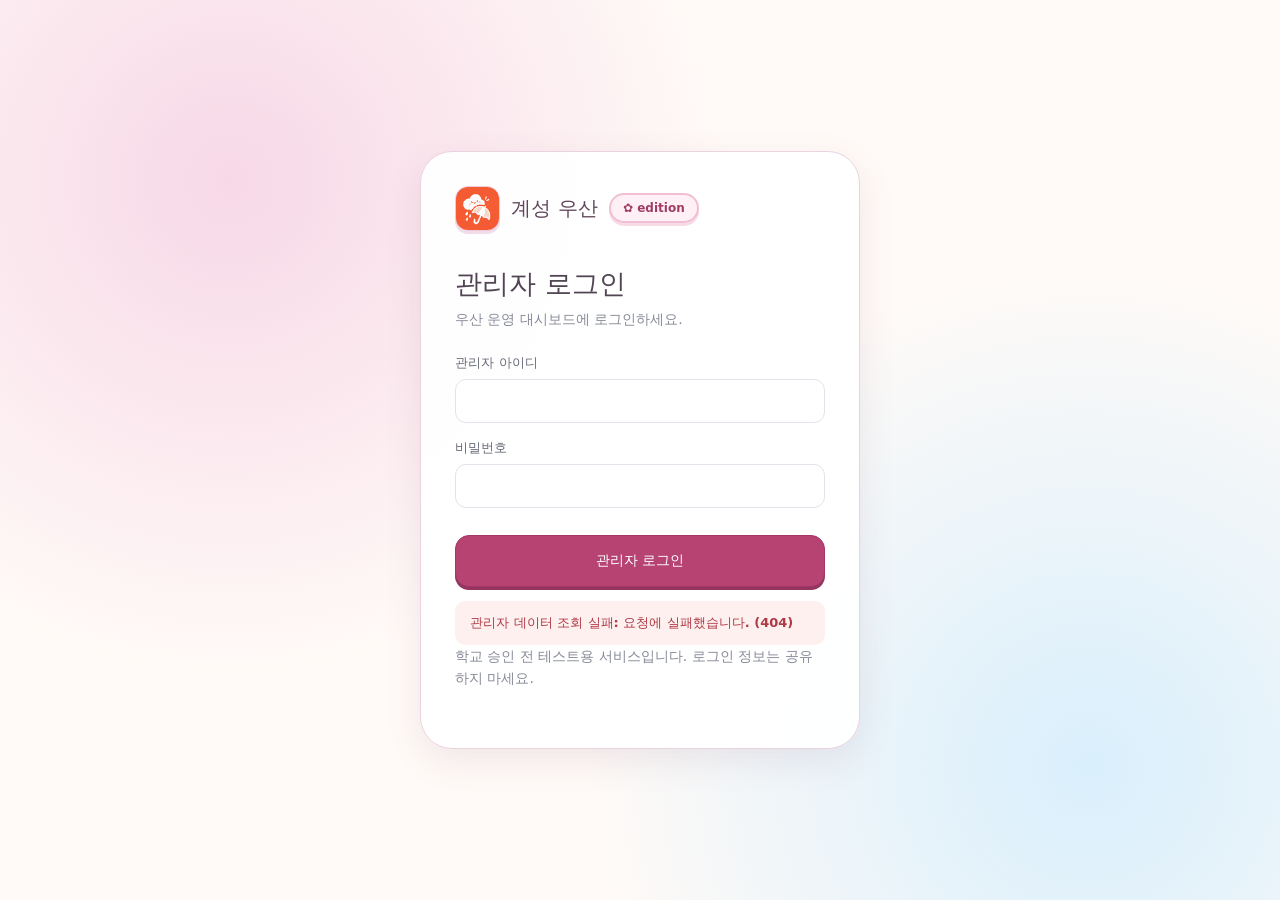
==== commit ee2eb4b3: "feat(ui): add Chiikawa-inspired pastel edition across kiosk and admin" ====
--- a/index.html
+++ b/index.html
@@ -1,6 +1,6 @@
 <!doctype html>
 <html lang="ko"><head><meta charset="utf-8"><meta name="viewport" content="width=device-width,initial-scale=1">
-<meta name="theme-color" content="#ff6541"><title>계성 우산 · 관리자</title><link rel="icon" href="/assets/keisung-icon-64.png">
+<meta name="theme-color" content="#f5b7cf"><title>계성 우산 · 치이카와 감성 에디션 관리자</title><link rel="icon" href="/assets/keisung-icon-64.png">
 <style>
 :root{font-family:Pretendard,"Apple SD Gothic Neo","Malgun Gothic",system-ui,sans-serif;color:#252735;background:#f7f8fb;font-synthesis:none}
 *{box-sizing:border-box}body{margin:0}button,input,select{font:inherit}button{cursor:pointer}button:disabled{opacity:.5;cursor:not-allowed}button:focus-visible,input:focus-visible,select:focus-visible,a:focus-visible{outline:3px solid #ff7c5b;outline-offset:2px}
@@ -90,9 +90,21 @@
 .rental-due-stats strong{font-size:26px;color:#29303d;margin-left:8px}
 .rental-late{font-weight:900;color:#b91c1c}.rental-ok{font-weight:850;color:#208256}
 #rentalRows td{vertical-align:middle}
-</style></head><body>
+.academic-metrics{display:flex;gap:12px;flex-wrap:wrap;margin:15px 0 20px}
+.academic-metrics>div{min-width:140px;flex:1;background:#f9fafb;border:1px solid #e8eaf0;padding:16px 20px;border-radius:13px}
+.academic-metrics span{display:block;font-size:12px;color:#777e8c;font-weight:800}
+.academic-metrics strong{font-size:26px;color:#252b38}
+.academic-textarea{display:block;width:100%;min-height:240px;padding:15px;resize:vertical;font:13px/1.6 ui-monospace,SFMono-Regular,Consolas,monospace;white-space:pre;tab-size:4}
+.academic-help{background:#f8fafc;border-left:4px solid #ee785c;border-radius:9px;padding:15px 18px;margin:18px 0;line-height:1.65}
+.academic-help p{font-size:13px;margin:6px 0;color:#5f6778}
+.academic-commands{display:flex;align-items:center;gap:15px;flex-wrap:wrap;margin-top:18px}
+.academic-commands>input{max-width:100%;font-size:14px}
+.academic-preview{background:#fffaf8;border:1px solid #efcfbf;border-radius:12px;padding:18px;margin:16px 0}
+.academic-preview h3{margin:0 0 10px;font-size:18px}
+#academicPreviewStats{font-weight:800}
+</style><link rel="stylesheet" href="/assets/chiikawa-theme.css"></head><body class="chiikawa-edition admin-edition">
 <div id="loginScreen" class="login-wrap">
-  <div class="login"><a href="/" class="logo"><img src="/assets/keisung-icon-64.png" alt="">계성 우산</a><h1>관리자 로그인</h1><p>우산 운영 대시보드에 로그인하세요.</p>
+  <div class="login"><a href="/" class="logo"><img src="/assets/keisung-icon-64.png" alt="">계성 우산 <span class="admin-edition-label">✿ edition</span></a><h1>관리자 로그인</h1><p>우산 운영 대시보드에 로그인하세요.</p>
   <form id="loginForm"><div class="field"><label for="username">관리자 아이디</label><input class="input" id="username" required autocomplete="username"></div><div class="field"><label for="password">비밀번호</label><input class="input" type="password" id="password" required autocomplete="current-password"></div><button class="btn primary" type="submit">관리자 로그인</button></form>
   <div id="loginMsg" class="msg error hide" role="alert"></div>
   <p class="fixednote">학교 승인 전 테스트용 서비스입니다. 로그인 정보는 공유하지 마세요.</p>
@@ -108,13 +120,15 @@
       <button type="button" data-tab="rentalDue"><span>◷</span> 대여 기한·연체</button>
       <button type="button" data-tab="history"><span>◷</span> 대여 기록</button>
       <button type="button" data-tab="studentPolicy"><span>♧</span> 학생·패널티 관리</button>
+      <button type="button" data-tab="academicYear"><span>▦</span> 학년도·승급 관리</button>
+      <button type="button" data-tab="staff"><span>♧</span> 교직원 대여 관리</button>
       <a class="nav-print-link" href="/admin/print"><span>▦</span> QR 라벨 인쇄</a>
       <button type="button" data-tab="settings"><span>⚙</span> 관리 도구</button>
     </nav></div>
-    <div class="side-bottom"><span>학교 공용 우산 관리 시스템</span><a href="/">↗ 학생용 키오스크 열기</a></div>
+    <div class="side-bottom"><span>학교 공용 우산 관리 시스템</span><a href="/">↗ 통합 키오스크</a></div>
   </aside>
   <main class="main">
-    <div class="topbar"><div><p class="eyebrow">SCHOOL MANAGEMENT</p><h1 class="title" id="pageTitle">대시보드</h1><p class="subtitle" id="pageSubtitle">학교 우산 현황을 한눈에 확인하세요.</p></div>
+    <div class="topbar"><div><p class="eyebrow">✿ CUTE UMBRELLA MANAGEMENT</p><h1 class="title" id="pageTitle">대시보드</h1><p class="subtitle" id="pageSubtitle">학교 우산 현황을 한눈에 확인하세요.</p></div>
     <div class="toolbar"><span class="session" id="who">관리자</span><button class="btn" id="refresh" type="button">↻ 새로고침</button><button class="btn" id="logout" type="button">로그아웃</button></div></div>
     <div class="notice">학생의 학년·반·번호는 개인정보에 해당할 수 있습니다. 운영 전 학교 승인 및 학생 인증, 개인정보 보존 정책을 확인하세요.</div>
     <div id="dashboard" class="tab active">
@@ -123,7 +137,7 @@
         <section class="panel"><div class="head"><div><h2 class="section-title">우산 상태 분포</h2><p class="subtext">현재 등록된 모든 우산 기준</p></div></div><div class="distribution" id="distribution"></div><div class="legend" id="legend"></div></section>
         <section class="panel"><div class="head"><div><h2 class="section-title">최근 활동</h2><p class="subtext">가장 최근 처리된 이벤트</p></div></div><div id="recentActivity" class="activity"></div></section>
       </div>
-      <section class="panel"><div class="head"><div><h2 class="section-title">대여 중인 우산</h2><p class="subtext">현재 반납되지 않은 우산</p></div><button class="btn" data-go="inventory">전체 보기</button></div><div class="tablewrap"><table><thead><tr><th>우산 ID</th><th>대여 학생</th><th>상태</th></tr></thead><tbody id="borrowedRows"></tbody></table></div></section>
+      <section class="panel"><div class="head"><div><h2 class="section-title">대여 중인 우산</h2><p class="subtext">현재 반납되지 않은 우산</p></div><button class="btn" data-go="inventory">전체 보기</button></div><div class="tablewrap"><table><thead><tr><th>우산 ID</th><th>대여자</th><th>상태</th></tr></thead><tbody id="borrowedRows"></tbody></table></div></section>
     </div>
     <div id="inventory" class="tab">
       <section class="panel">
@@ -222,7 +236,7 @@
     </div>
     <div class="rental-due-stats" id="rentalStats"></div>
     <div class="searchline">
-      <input class="input search" id="rentalSearch" placeholder="우산 번호 또는 학생 검색" aria-label="대여 정보 검색">
+      <input class="input search" id="rentalSearch" placeholder="우산 번호 또는 대여자 검색" aria-label="대여 정보 검색">
       <select id="rentalFilter" aria-label="대여 상태 필터"><option value="all">모든 대여</option><option value="overdue">연체만</option><option value="on-time">기한 내</option></select>
     </div>
     <div class="tablewrap">
@@ -234,10 +248,37 @@
 <div id="history" class="tab">
       <section class="panel"><div class="head"><div><h2 class="section-title">이벤트 기록</h2><p class="subtext">대여, 반납 및 관리자 변경 내역 (최근 1,000건)</p></div><button class="btn" id="download">↓ JSON 백업</button></div>
        <div class="searchline"><input class="input search" id="eventSearch" placeholder="우산·학생·담당자 검색"><select id="eventFilter" aria-label="이벤트 유형"><option value="">모든 이벤트</option><option value="BORROW">대여</option><option value="RETURN">반납</option><option value="REGISTER">등록</option><option value="LOST">분실</option><option value="DAMAGED">파손</option><option value="DISPOSED">폐기</option><option value="RESTORE">복구</option></select></div>
-       <div class="tablewrap"><table><thead><tr><th>처리 시간</th><th>우산 ID</th><th>이벤트</th><th>학생</th><th>담당자</th><th>사유</th></tr></thead><tbody id="eventRows"></tbody></table></div>
+       <div class="tablewrap"><table><thead><tr><th>처리 시간</th><th>우산 ID</th><th>이벤트</th><th>대여자</th><th>담당자</th><th>사유</th></tr></thead><tbody id="eventRows"></tbody></table></div>
       </section>
     </div>
-    <div id="studentPolicy" class="tab">
+    <div id="staff" class="tab">
+  <section class="panel">
+    <div class="head"><div><h2 class="section-title">교직원 계정 발급</h2>
+      <p class="subtext">교직원 신원을 직접 확인한 뒤 전용 ID와 6자리 PIN을 발급합니다.</p></div>
+      <a class="btn" href="/" target="_blank" rel="noopener">↗ 통합 키오스크</a>
+    </div>
+    <div class="formgrid">
+      <div class="field"><label for="staffCreateId">교직원 ID (영문/숫자 3~20자)</label>
+        <input class="input" id="staffCreateId" maxlength="20" placeholder="예: TEACH01" autocomplete="off" spellcheck="false"></div>
+      <div class="field"><label for="staffCreateName">이름 또는 표시명</label>
+        <input class="input" id="staffCreateName" maxlength="50" placeholder="예: 컴퓨터 담당 교사"></div>
+    </div>
+    <label class="confirm-penalty"><input id="staffVerified" type="checkbox"> 담당 관리자가 교직원 신원을 직접 확인했습니다.</label>
+    <div class="actions"><button type="button" class="btn primary" id="staffCreate">교직원 계정 발급</button>
+      <button type="button" class="btn hide" id="staffHidePin">발급 PIN 숨기기</button></div>
+    <div class="pin-secret hide" id="staffSecret" role="status" aria-live="polite"></div>
+    <p class="helper">PIN은 생성/재발급 직후에만 표시하며, 다른 사람에게 공개하지 마세요. 학생 월 대여 횟수 제한과 분리되고 교직원은 동시에 한 개까지만 대여할 수 있습니다.</p>
+    <div id="staffMessage" class="msg hide" role="status"></div>
+  </section>
+  <section class="panel">
+    <div class="head"><div><h2 class="section-title">교직원 계정 목록</h2>
+      <p class="subtext">PIN 재발급 또는 계정 활성·비활성 상태를 관리합니다. 비활성 계정도 기존 대여 우산은 PIN으로 반납할 수 있습니다.</p></div>
+      <button type="button" class="btn" id="staffRefresh">↻ 목록 새로고침</button></div>
+    <div class="tablewrap"><table><thead><tr><th>교직원 ID</th><th>표시명</th><th>상태</th><th>마지막 변경</th><th>관리</th></tr></thead>
+      <tbody id="staffRows"></tbody></table></div>
+  </section>
+</div>
+<div id="studentPolicy" class="tab">
  <section class="panel">
   <div class="head"><div><h2 class="section-title">월별 대여 정책</h2><p class="subtext">매월 1일 00:00(한국 시간) 기준으로 사용 횟수를 새로 계산합니다.</p></div></div>
   <div class="policy-row">
@@ -293,7 +334,66 @@
   <div id="studentPolicyMessage" class="msg hide" role="status"></div>
  </section>
 </div>
-<div id="settings" class="tab"><section class="panel"><h2 class="section-title">관리 도구</h2><p class="subtext">서비스 운영과 백업</p><div class="actions"><button class="btn primary" id="settingsExport">↓ 전체 JSON 백업</button><a class="btn" href="/admin/print">▦ QR 인쇄 센터</a><a class="btn" href="/" target="_blank" rel="noopener">↗ 학생용 키오스크</a></div><p class="helper">JSON 파일에는 학생 정보가 포함될 수 있습니다. 비공개 저장 위치에 보관하세요. 관리자 비밀번호는 서버의 .env 설정으로 관리합니다.</p></section></div>
+<div id="academicYear" class="tab">
+  <section class="panel">
+    <div class="head"><div><h2 class="section-title">학년도 및 영구 학생 ID</h2>
+      <p class="subtext">학생의 고유 ID와 PIN·대여 이력은 유지하고 학년·반·번호만 변경합니다.</p></div>
+      <button type="button" class="btn" id="yearRefresh">↻ 현재 명단 불러오기</button>
+    </div>
+    <div class="academic-metrics">
+      <div><span>현재 학년도</span><strong id="academicCurrentYear">—</strong></div>
+      <div><span>등록된 학생</span><strong id="academicRosterCount">—</strong></div>
+      <div><span>다음 학년도</span><strong id="academicNextYear">—</strong></div>
+    </div>
+    <div class="notice">학생 고유 ID는 한 번 발급되면 바뀌지 않습니다. <strong>다른 학생을 동일 인물로 잘못 매칭하면 PIN과 패널티까지 연결될 수 있으므로</strong> 학교의 공식 반 편성 명단과 반드시 대조하세요. 기존 데이터는 작업 전에 전체 JSON 및 서버 DB를 별도로 백업하세요.</div>
+    <div class="searchline">
+      <input id="academicSearch" class="input search" placeholder="현재 학년·반·번호 또는 UID 검색" aria-label="학년도 학생 검색">
+      <button class="btn" id="academicDownload" type="button">↓ 현재 명단 TSV 템플릿</button>
+    </div>
+    <div class="tablewrap"><table><thead><tr><th>영구 학생 UID</th><th>현재 학급</th><th>PIN</th><th>미반납</th></tr></thead><tbody id="academicRosterRows"></tbody></table></div>
+    <p class="helper">화면에는 최대 150명만 표시합니다. 다운로드하는 템플릿에는 현재 학년도의 전체 명단이 포함됩니다. 새 반 편성은 별도 공식 명단을 기준으로 입력해야 합니다.</p>
+  </section>
+  <section class="panel">
+    <div class="head"><div><h2 class="section-title">다음 학년도 일괄 승급</h2>
+      <p class="subtext">명단 작성 → 미리보기·충돌 확인 → 관리자가 최종 확정하는 3단계 방식입니다.</p></div></div>
+    <div class="academic-help">
+      <strong>TSV/CSV 입력 방법</strong>
+      <p>위에서 템플릿을 받아 세 번째 열(<code>new_student_id</code>)에 새 학년·반·번호를 작성하세요. 졸업은 <code>GRADUATE</code>, 전출은 <code>LEAVE</code>로 작성합니다. 한 학생도 빠뜨리지 않아야 하며, 미반납 우산이 있는 학생은 졸업·전출할 수 없습니다.</p>
+      <p>Excel에서 학년·반·번호가 날짜로 변환되지 않도록 <strong>모든 ID 열을 텍스트 형식</strong>으로 가져오세요. 학교 명단을 외부에 공개하지 마세요.</p>
+    </div>
+    <div class="field"><label for="academicInput">승급 명단 (student_uid, old_student_id, new_student_id)</label>
+      <textarea id="academicInput" class="input academic-textarea" rows="10" spellcheck="false" placeholder="student_uid&#9;old_student_id&#9;new_student_id&#10;STU-...&#9;5-2-14&#9;6-1-7"></textarea></div>
+    <div class="academic-commands">
+      <input type="file" id="academicFile" accept=".tsv,.csv,.txt,text/plain,text/csv" aria-label="승급 명단 파일 불러오기">
+      <button class="btn" id="academicPreview" type="button">1. 미리보기 · 누락 검사</button>
+    </div>
+    <div class="msg hide" id="academicMessage" role="status" aria-live="polite"></div>
+    <div class="academic-preview hide" id="academicPreviewBox">
+      <h3>학년도 변경 미리보기</h3>
+      <div id="academicPreviewStats"></div>
+      <p id="academicPreviewProblems" class="helper"></p>
+      <label class="confirm-penalty"><input type="checkbox" id="academicConfirmed"> 모든 학생을 공식 명단과 대조하고, 누락·미반납·중복 오류가 없으며, DB 백업을 완료했습니다.</label>
+      <div class="actions"><button id="academicApply" type="button" class="btn danger" disabled>2. 다음 학년도 확정 적용</button></div>
+    </div>
+  </section>
+  <section class="panel">
+    <div class="head"><div><h2 class="section-title">학생 개별 배정 보정</h2>
+      <p class="subtext">승급 이후 반 편성 오류나 복학 학생을 처리할 때 사용합니다. 이전 학년도 기록과 PIN은 유지됩니다.</p></div></div>
+    <div class="formgrid">
+      <div class="field"><label for="academicFixUid">영구 학생 UID</label>
+        <input id="academicFixUid" class="input" maxlength="24" placeholder="STU-..." spellcheck="false"></div>
+      <div class="field"><label for="academicFixLabel">새 학년·반·번호</label>
+        <input id="academicFixLabel" class="input" maxlength="8" placeholder="6-1-7" spellcheck="false"></div>
+      <div class="field wide"><label for="academicFixReason">신원 확인 및 변경 사유 (5자 이상)</label>
+        <input id="academicFixReason" class="input" maxlength="500" placeholder="예: 공식 반 편성표 대조 후 정정"></div>
+    </div>
+    <label class="confirm-penalty"><input type="checkbox" id="academicFixVerified"> 해당 학생의 실제 신원과 영구 ID를 확인했습니다.</label>
+    <div class="actions"><button type="button" id="academicFixApply" class="btn">학급 배정 정정</button></div>
+    <div class="msg hide" id="academicFixMessage" role="status" aria-live="polite"></div>
+    <p class="helper">UID를 모르면 이전 학년도에 다운로드한 명단 또는 전체 JSON 백업의 학생 UID를 확인하세요. 이미 다른 학생에게 배정된 학년·반·번호로는 변경할 수 없습니다.</p>
+  </section>
+</div>
+<div id="settings" class="tab"><section class="panel"><h2 class="section-title">관리 도구</h2><p class="subtext">서비스 운영과 백업</p><div class="actions"><button class="btn primary" id="settingsExport">↓ 전체 JSON 백업</button><a class="btn" href="/admin/print">▦ QR 인쇄 센터</a><a class="btn" href="/" target="_blank" rel="noopener">↗ 통합 키오스크</a></div><p class="helper">JSON 파일에는 학생 정보가 포함될 수 있습니다. 비공개 저장 위치에 보관하세요. 관리자 비밀번호는 서버의 .env 설정으로 관리합니다.</p></section></div>
     <p class="fixednote">KEISUNG UMBRELLA · 관리자 접근 전용 · 서버 데이터 기준</p>
   </main>
 </div>
@@ -304,7 +404,7 @@
 const N={AVAILABLE:"대여 가능",BORROWED:"대여 중",LOST:"분실",DAMAGED:"파손",DISPOSED:"폐기"};
 const A={REGISTER:"신규 등록",BORROW:"대여",RETURN:"반납",LOST:"분실 처리",DAMAGED:"파손 처리",DISPOSED:"폐기 처리",RESTORE:"복구"};
 const colors={AVAILABLE:"#31b17c",BORROWED:"#5287ee",LOST:"#ef6a74",DAMAGED:"#e6b44e",DISPOSED:"#a6aab4"};
-const titles={dashboard:["대시보드","학교 우산 현황을 한눈에 확인하세요."],inventory:["우산 관리","우산 상태를 확인하고 처리할 수 있습니다."],history:["대여 기록","대여·반납·상태 변경 이력을 확인하세요."],settings:["관리 도구","데이터 백업과 서비스 접근 메뉴입니다."],studentPolicy:["학생·패널티 관리","월별 대여 횟수와 분실·파손 패널티를 관리합니다."],stocktake:["재고 실사","학교 전체 또는 위치별 우산 수량을 확인합니다."],rentalDue:["대여 기한·연체","반납 예정일과 연체 현황을 관리합니다."]};
+const titles={dashboard:["대시보드","학교 우산 현황을 한눈에 확인하세요."],inventory:["우산 관리","우산 상태를 확인하고 처리할 수 있습니다."],history:["대여 기록","대여·반납·상태 변경 이력을 확인하세요."],settings:["관리 도구","데이터 백업과 서비스 접근 메뉴입니다."],studentPolicy:["학생·패널티 관리","월별 대여 횟수와 분실·파손 패널티를 관리합니다."],stocktake:["재고 실사","학교 전체 또는 위치별 우산 수량을 확인합니다."],rentalDue:["대여 기한·연체","반납 예정일과 연체 현황을 관리합니다."],staff:["교직원 대여 관리","교직원 ID와 PIN을 발급하고 대여 권한을 관리합니다."],academicYear:["학년도·승급 관리","영구 학생 ID와 새 학년도 반 편성을 안전하게 관리합니다."]};
 let csrf="",currentUser="",inventory=[],events=[],busy=false;
 function esc(s){return String(s??"").replace(/[&<>"']/g,c=>({"&":"&amp;","<":"&lt;",">":"&gt;",'"':"&quot;","'":"&#39;"}[c]));}
 async function api(path,{method="GET",body,auth=false}={}){
@@ -321,6 +421,8 @@
  changeTab(b.dataset.tab);
  if(b.dataset.tab==="stocktake"){renderStocktakeLocations();loadStocktakes();}
  if(b.dataset.tab==="rentalDue")loadRentalDashboard();
+ if(b.dataset.tab==="staff")loadStaffAccounts();
+ if(b.dataset.tab==="academicYear")loadAcademicYear();
 };
 for(const b of document.querySelectorAll("[data-go]"))b.onclick=()=>changeTab(b.dataset.go);
 function pill(status){return '<span class="pill '+status+'">'+(N[status]||esc(status))+"</span>";}
@@ -672,6 +774,268 @@
 document.addEventListener("visibilitychange",()=>{if(document.visibilityState==="hidden")stopStocktakeCamera();});
 
 
+
+
+let academicRoster=[],academicStatus=null,academicPreviewData=null,academicLoaded=false;
+function academicMessage(text,error=false){
+ $("academicMessage").className="msg"+(error?" error":"");
+ $("academicMessage").textContent=text;
+}
+function academicFixMessage(text,error=false){
+ $("academicFixMessage").className="msg"+(error?" error":"");
+ $("academicFixMessage").textContent=text;
+}
+function academicInvalidatePreview(){
+ academicPreviewData=null;
+ $("academicPreviewBox").classList.add("hide");
+ $("academicConfirmed").checked=false;
+ $("academicApply").disabled=true;
+}
+function renderAcademicRoster(){
+ const term=$("academicSearch").value.trim().toUpperCase();
+ const filtered=academicRoster.filter(x=>!term||x.student_id.includes(term)||x.student_uid.includes(term));
+ $("academicRosterRows").innerHTML=filtered.slice(0,150).map(row=>
+  '<tr><td><code>'+esc(row.student_uid)+'</code></td>'+
+  '<td><strong>'+esc(row.student_id)+'</strong></td>'+
+  '<td>'+(row.has_pin?"등록됨":"미설정")+'</td>'+
+  '<td>'+(row.active_loan?'<span class="rental-late">대여 중</span>':"없음")+'</td></tr>'
+ ).join("")||empty(4,"해당 학년도에 등록된 학생이 없습니다.");
+}
+$("academicSearch").oninput=renderAcademicRoster;
+async function loadAcademicYear(){
+ if(!csrf)return;
+ try{
+  const data=await api("/api/admin/academic-year");
+  academicStatus=data;
+  academicRoster=data.roster;
+  academicLoaded=true;
+  $("academicCurrentYear").textContent=String(data.school_year)+"학년도";
+  $("academicNextYear").textContent=String(data.next_year)+"학년도";
+  $("academicRosterCount").textContent=String(data.roster.length)+"명";
+  renderAcademicRoster();
+  academicInvalidatePreview();
+ }catch(error){academicMessage("학년도 정보 조회 실패: "+error.message,true);}
+}
+$("yearRefresh").onclick=loadAcademicYear;
+$("academicDownload").onclick=async()=>{
+ if(!academicLoaded)await loadAcademicYear();
+ if(!academicStatus)return;
+ const lines=["student_uid\told_student_id\tnew_student_id"];
+ for(const row of academicRoster)lines.push(row.student_uid+"\t"+row.student_id+"\t");
+ const blob=new Blob([String.fromCharCode(65279)+lines.join("\r\n")],
+                     {type:"text/tab-separated-values;charset=utf-8"});
+ const url=URL.createObjectURL(blob);
+ const a=document.createElement("a");
+ a.href=url;a.download="keisung-"+academicStatus.school_year+"-to-"+academicStatus.next_year+"-roster.tsv";
+ a.click();
+ setTimeout(()=>URL.revokeObjectURL(url),1500);
+ academicMessage("전체 명단 템플릿을 내려받았어요. 새 학급을 입력하고 다시 업로드하세요.");
+};
+$("academicFile").onchange=async()=>{
+ const file=$("academicFile").files?.[0];
+ if(!file)return;
+ if(file.size>600000)return academicMessage("명단 파일은 600KB 이하만 업로드할 수 있습니다.",true);
+ try{
+  $("academicInput").value=await file.text();
+  academicInvalidatePreview();
+  academicMessage("파일을 불러왔습니다. 입력한 새 학급을 검토한 뒤 미리보기를 실행하세요.");
+ }catch(error){academicMessage("파일 읽기 실패: "+error.message,true);}
+};
+$("academicInput").oninput=academicInvalidatePreview;
+function parseAcademicEntries(){
+ const lines=$("academicInput").value.split(/\r?\n/);
+ const entries=[];
+ const errors=[];
+ for(let i=0;i<lines.length;i++){
+  let line=lines[i].trim();
+  if(!line)continue;
+  let cells=line.includes("\t")?line.split("\t"):line.split(",");
+  cells=cells.map(x=>x.trim().replace(/^"(.*)"$/,"$1"));
+  if(cells[0]==="student_uid"&&cells[1]==="old_student_id")continue;
+  if(cells.length!==3||cells.some(x=>!x)){
+   errors.push((i+1)+"행: UID·현재 학급·새 학급을 모두 작성해야 합니다.");
+   continue;
+  }
+  const [student_uid,old_student_id,new_student_id]=cells;
+  if(!/^STU-[A-F0-9]{20}$/.test(student_uid)
+     || !/^[1-6]-[1-4]-(?:[1-9]|[12][0-9]|3[0-6])$/.test(old_student_id)
+     || !(/^[1-6]-[1-4]-(?:[1-9]|[12][0-9]|3[0-6])$/.test(new_student_id)
+          ||new_student_id==="GRADUATE"||new_student_id==="LEAVE")){
+   errors.push((i+1)+"행: ID 또는 승급·졸업·전출 값의 형식을 확인하세요.");
+   continue;
+  }
+  entries.push({student_uid,old_student_id,new_student_id});
+ }
+ if(errors.length)throw new Error(errors.slice(0,5).join(" / ")+(errors.length>5?" 외 "+(errors.length-5)+"건":""));
+ if(!entries.length)throw new Error("작성된 승급 명단이 없습니다.");
+ if(entries.length>2500)throw new Error("한 번에 최대 2500명까지만 처리할 수 있습니다.");
+ return entries;
+}
+$("academicPreview").onclick=async()=>{
+ academicInvalidatePreview();
+ if(!academicStatus)await loadAcademicYear();
+ if(!academicStatus)return;
+ try{
+  const entries=parseAcademicEntries();
+  const result=await api("/api/admin/academic-year/preview",
+   {method:"POST",auth:true,body:{to_year:academicStatus.next_year,entries}});
+  academicPreviewData={entries,to_year:academicStatus.next_year,token:result.preview_token,
+                       errors:result.errors};
+  $("academicPreviewBox").classList.remove("hide");
+  $("academicPreviewStats").textContent=
+   result.from_year+" → "+result.to_year+"학년도 | 승급 "+
+   result.counts.PROMOTE+"명 · 졸업 "+result.counts.GRADUATE+"명 · 전출 "+
+   result.counts.LEAVE+"명 · 전체 "+result.roster_count+"명";
+  $("academicPreviewProblems").textContent=result.errors.length?
+   "변경 불가: "+result.errors.join(" / ")+
+    (result.omitted.length?" | 누락 학급: "+result.omitted.join(", "):""):
+   "검증 통과. 모든 학생의 매칭과 학교 공식 반 편성표를 대조한 뒤 확정하세요.";
+  $("academicApply").disabled=true;
+  if(result.errors.length){
+   academicMessage("누락·미반납 학생 등의 문제가 발견됐습니다. 수정 후 다시 미리보기를 실행하세요.",true);
+  }else academicMessage("구조 검증 통과. 최종 확인 체크 후 학년도를 변경할 수 있습니다.");
+ }catch(error){
+  academicMessage("미리보기 실패: "+error.message,true);
+ }
+};
+$("academicConfirmed").onchange=()=>{
+ $("academicApply").disabled=!$("academicConfirmed").checked
+  ||!academicPreviewData||academicPreviewData.errors.length>0;
+};
+$("academicApply").onclick=async()=>{
+ const plan=academicPreviewData;
+ if(!plan||plan.errors.length||!$("academicConfirmed").checked)return;
+ if(!confirm(plan.to_year+"학년도로 변경할까요?\n학생의 PIN과 이력은 유지되지만 학급 배정과 로그인 대상이 변경됩니다."))return;
+ if(!confirm("최종 확인: 학교 공식 새 학년도 명단과 한 명씩 대조하셨나요?\n잘못 매칭하면 다른 학생의 기록이 연결됩니다."))return;
+ const btn=$("academicApply");btn.disabled=true;
+ try{
+  const result=await api("/api/admin/academic-year/apply",
+   {method:"POST",auth:true,body:{
+     to_year:plan.to_year,entries:plan.entries,
+     preview_token:plan.token,confirmed:true
+   }});
+  academicMessage(result.school_year+"학년도 변경 완료! 승급 "+result.counts.PROMOTE+
+   "명 · 졸업 "+result.counts.GRADUATE+"명 · 전출 "+result.counts.LEAVE+
+   "명. 과거 대여 기록과 PIN은 유지됐습니다.");
+  $("academicInput").value="";
+  academicInvalidatePreview();
+  selectedPolicyStudent="";
+  $("studentPolicyDetail").classList.add("hide");
+  await refresh();
+  await loadAcademicYear();
+ }catch(error){
+  academicMessage("학년도 변경 실패: "+error.message,true);
+  btn.disabled=false;
+ }
+};
+$("academicFixApply").onclick=async()=>{
+ const student_uid=$("academicFixUid").value.trim().toUpperCase();
+ const new_student_id=$("academicFixLabel").value.trim();
+ const reason=$("academicFixReason").value.trim();
+ if(!/^STU-[A-F0-9]{20}$/.test(student_uid)
+    ||!/^[1-6]-[1-4]-(?:[1-9]|[12][0-9]|3[0-6])$/.test(new_student_id)
+    ||reason.length<5||!$("academicFixVerified").checked)
+  return academicFixMessage("UID·새 학급·사유를 작성하고 신원 확인에 체크하세요.",true);
+ if(!confirm(student_uid+" 학생을 "+new_student_id+"로 배정할까요? 신원 확인이 필수입니다."))return;
+ const btn=$("academicFixApply");btn.disabled=true;
+ try{
+  const result=await api("/api/admin/academic-year/assign",
+   {method:"POST",auth:true,body:{student_uid,new_student_id,reason,verified_identity:true}});
+  academicFixMessage(result.school_year+"학년도 "+result.student_id+" 배정 완료. 모든 기록은 유지됩니다.");
+  $("academicFixUid").value="";$("academicFixLabel").value="";
+  $("academicFixReason").value="";$("academicFixVerified").checked=false;
+  await refresh();
+  await loadAcademicYear();
+ }catch(error){academicFixMessage("개별 배정 실패: "+error.message,true);}
+ finally{btn.disabled=false;}
+};
+
+let staffAccounts=[],loadingStaff=false;
+function staffMessage(text,error=false){
+ $("staffMessage").textContent=text;
+ $("staffMessage").className="msg"+(error?" error":"");
+}
+function hideStaffSecret(){
+ $("staffSecret").textContent="";
+ $("staffSecret").classList.add("hide");
+ $("staffHidePin").classList.add("hide");
+}
+function showStaffSecret(id,pin){
+ $("staffSecret").textContent=id+" 교직원 PIN: "+pin+"\n학생과 다른 PIN입니다. 본인에게만 전달하세요.";
+ $("staffSecret").classList.remove("hide");
+ $("staffHidePin").classList.remove("hide");
+}
+$("staffHidePin").onclick=hideStaffSecret;
+$("staffCreateId").oninput=()=>{
+ $("staffCreateId").value=$("staffCreateId").value.toUpperCase().replace(/[^A-Z0-9_-]/g,"").slice(0,20);
+};
+async function loadStaffAccounts(){
+ if(!csrf||loadingStaff)return;
+ loadingStaff=true;
+ try{
+  const result=await api("/api/admin/staff");
+  staffAccounts=result.staff;
+  $("staffRows").innerHTML=result.staff.map(row=>
+   '<tr><td><strong>'+esc(row.staff_id)+'</strong></td>'+
+   '<td>'+esc(row.display_name)+'</td>'+
+   '<td>'+(row.active?'<span class="rental-ok">활성</span>':'<span class="rental-late">비활성</span>')+'</td>'+
+   '<td>'+esc(rentalLocal(row.updated_at))+'</td>'+
+   '<td><div class="actions" style="margin:0;gap:5px">'+
+   '<button class="btn" type="button" data-staff-reset="'+esc(row.staff_id)+'">PIN 재발급</button>'+
+   '<button class="btn" type="button" data-staff-toggle="'+esc(row.staff_id)+'">'+(row.active?"비활성화":"활성화")+'</button>'+
+   '</div></td></tr>'
+  ).join("")||empty(5,"등록된 교직원 계정이 없습니다.");
+  for(const btn of $("staffRows").querySelectorAll("[data-staff-reset]"))
+   btn.onclick=()=>resetStaffPin(btn.dataset.staffReset);
+  for(const btn of $("staffRows").querySelectorAll("[data-staff-toggle]"))
+   btn.onclick=()=>toggleStaff(btn.dataset.staffToggle);
+ }catch(error){staffMessage("목록 조회 실패: "+error.message,true);}
+ finally{loadingStaff=false;}
+}
+$("staffRefresh").onclick=loadStaffAccounts;
+$("staffCreate").onclick=async()=>{
+ const staff_id=$("staffCreateId").value.trim().toUpperCase();
+ const display_name=$("staffCreateName").value.trim();
+ if(!/^[A-Z0-9][A-Z0-9_-]{2,19}$/.test(staff_id)||display_name.length<2)
+  return staffMessage("교직원 ID와 표시명을 확인해 주세요.",true);
+ if(!$("staffVerified").checked)
+  return staffMessage("교직원 신원 확인 체크가 필요합니다.",true);
+ if(!confirm(staff_id+" 교직원 계정을 새로 발급할까요?"))return;
+ const button=$("staffCreate");button.disabled=true;hideStaffSecret();
+ try{
+  const result=await api("/api/admin/staff",{method:"POST",auth:true,
+   body:{staff_id,display_name,verified_identity:true}});
+  showStaffSecret(result.staff_id,result.pin);
+  staffMessage("교직원 계정을 발급했어요. PIN은 지금만 확인할 수 있습니다.");
+  $("staffCreateId").value="";$("staffCreateName").value="";$("staffVerified").checked=false;
+  await loadStaffAccounts();
+ }catch(error){staffMessage("계정 발급 실패: "+error.message,true);}
+ finally{button.disabled=false;}
+};
+async function resetStaffPin(id){
+ if(!confirm(id+" 교직원의 신원을 직접 확인했나요?\n기존 PIN은 즉시 사용할 수 없게 됩니다."))return;
+ if(!confirm("새 PIN을 발급하고 이전 PIN을 무효화할까요?"))return;
+ hideStaffSecret();
+ try{
+  const result=await api("/api/admin/staff/"+encodeURIComponent(id)+"/pin-reset",
+   {method:"POST",auth:true,body:{verified_identity:true}});
+  showStaffSecret(id,result.pin);
+  staffMessage("PIN 재발급 완료. 본인에게 비공개로 전달해 주세요.");
+  await loadStaffAccounts();
+ }catch(error){staffMessage("재발급 실패: "+error.message,true);}
+}
+async function toggleStaff(id){
+ const row=staffAccounts.find(x=>x.staff_id===id);if(!row)return;
+ const active=!row.active;
+ if(!confirm(id+" 계정을 "+(active?"활성화":"비활성화")+"할까요?"))return;
+ hideStaffSecret();
+ try{
+  await api("/api/admin/staff/"+encodeURIComponent(id)+"/status",
+   {method:"PUT",auth:true,body:{active}});
+  staffMessage(id+" 계정 상태를 변경했어요.");
+  await loadStaffAccounts();
+ }catch(error){staffMessage("상태 변경 실패: "+error.message,true);}
+}
 let rentalItems=[];
 function rentalLocal(iso){
  return iso?new Date(iso).toLocaleString("ko-KR",{
@@ -787,7 +1151,7 @@
   $("studentPenaltyBreakdown").textContent="기본 "+data.usage.limit+"회 + 추가 "+data.usage.extra+"회 − 이번 달 패널티 "+data.usage.penalty_deduction+"회 = 실제 한도 "+data.usage.effective_limit+"회";
   $("studentPenaltyPoints").textContent=data.penalty_points+"점";
   $("extraAllowance").value=data.usage.extra;
-  $("studentPinStatus").textContent=!data.has_pin?"PIN 미설정 · 키오스크에서 직접 설정 가능":(data.pin_locked?"PIN 등록됨 · 인증 시도 잠김 (15분 대기 또는 재발급)":"PIN 등록 완료");
+  $("studentPinStatus").textContent=!data.has_pin?"PIN 미설정 · 운영 시 관리자 발급 필요":(data.pin_locked?"PIN 등록됨 · 인증 시도 잠김 (15분 대기 또는 재발급)":"PIN 등록 완료");
   $("studentPinOutput").classList.add("hide");
   $("studentPinOutput").textContent="";
   $("studentPinVerified").checked=false;
--- a/assets/chiikawa-theme.css
+++ b/assets/chiikawa-theme.css
@@ -0,0 +1,148 @@
+/* Chiikawa-inspired pastel edition — original CSS cloud, flower and star
+   decorations only. No official images, fonts, logos, or remote assets. */
+:root {
+ --cute-ink:#514453;--cute-pink:#ffdae8;--cute-blue:#e7f5ff;
+ --cute-mint:#e8f7f1;--cute-yellow:#fff5d9;--cute-cream:#fffaf5;
+ --cute-rose:#c4557d;--cute-border:#edcfdb;
+ --cute-shadow:0 12px 36px rgb(122 72 104 / 11%);
+}
+body.chiikawa-edition {
+ color:var(--cute-ink);
+ background:radial-gradient(circle at 7% 11%,#ffe5f1 0,transparent 25rem),
+   radial-gradient(circle at 94% 22%,#e4f4ff 0,transparent 26rem),
+   radial-gradient(circle at 83% 91%,#fff1da 0,transparent 23rem),var(--cute-cream);
+}
+.chiikawa-edition button:focus-visible,
+.chiikawa-edition a:focus-visible,
+.chiikawa-edition input:focus-visible,
+.chiikawa-edition select:focus-visible {outline:4px solid #8753b0;outline-offset:3px}
+.chiikawa-edition .edition-tag,
+.chiikawa-edition .admin-edition-label,
+.chiikawa-edition .print-edition-tag {
+ display:inline-flex;align-items:center;white-space:nowrap;
+ padding:6px 12px;color:#9f3d63;background:#fff0f6;
+ border:2px solid #f0bfd3;border-radius:999px;
+ box-shadow:0 3px 0 #f6dae6;font-size:12px;font-weight:850;letter-spacing:0;
+}
+/* Large touch targets, original icons and logical workflow remain unchanged. */
+.kiosk-edition .shell{background:transparent}
+.kiosk-edition .header,.kiosk-edition .bottom {
+ background:rgb(255 255 255 / 95%);border-color:#f2dce8;
+ box-shadow:0 5px 26px rgb(160 88 126 / 6%);
+}
+.kiosk-edition .header{border-bottom:2px solid #f4d8e4}
+.kiosk-edition .brand{color:var(--cute-ink);letter-spacing:-.045em}
+.kiosk-edition .mark{background:#fff2f6;border:2px solid #ecc4d6;border-radius:23px;box-shadow:0 5px 0 #f4dfe8;overflow:hidden}
+.kiosk-edition .mark img{width:80%;height:80%;object-fit:contain}
+.kiosk-edition .stock{background:var(--cute-mint);border:1.5px solid #b9e5d2;color:#23684b}
+.kiosk-edition .dream-charm {
+ display:flex;gap:clamp(10px,1.7vw,23px);align-items:center;justify-content:center;
+ margin-bottom:clamp(7px,1.5vh,18px);
+}
+.kiosk-edition .dream-charm span {
+ display:grid;place-items:center;width:clamp(43px,4.4vw,69px);
+ height:clamp(43px,4.4vw,69px);font-size:clamp(24px,2.7vw,42px);
+ border:2px solid #e9ccdc;border-radius:44% 53% 47% 51%;
+ background:var(--cute-blue);color:#77a4c6;
+ box-shadow:0 5px 0 #eddee8;
+}
+.kiosk-edition .dream-charm span:nth-child(2){background:var(--cute-pink);color:#c75785;transform:rotate(-8deg) translateY(-5px)}
+.kiosk-edition .dream-charm span:nth-child(3){background:var(--cute-yellow);color:#c79443;transform:rotate(9deg)}
+.kiosk-edition .eyebrow{color:#a63d69;letter-spacing:.07em}
+.kiosk-edition h1{color:#514356;text-shadow:0 3px 0 #fff}
+.kiosk-edition .sub,.kiosk-edition .step-sub{color:#695d6b}
+.kiosk-edition .edition-whisper {
+ margin:12px 0 0;padding:7px 17px;font-size:clamp(12px,1.03vw,17px);
+ background:#fff;border:1.5px dashed #e7bacf;border-radius:999px;
+ color:#965b7a;font-weight:780;
+}
+.kiosk-edition .choice {
+ border-radius:clamp(27px,3vw,48px);
+ box-shadow:0 9px 0 #edd4e0,var(--cute-shadow);
+ transition:transform 150ms ease,box-shadow 150ms ease;
+}
+.kiosk-edition .choice.borrow {
+ background:linear-gradient(145deg,#ffe5ee,#fac8dc);color:#633b55;border:3px solid #efb3cd;
+}
+.kiosk-edition .choice.return {
+ background:linear-gradient(145deg,#e9f7ff,#cee9fa);color:#365871;border:3px solid #b7dcec;
+}
+.kiosk-edition .choice .symbol {
+ display:grid;place-items:center;background:rgb(255 255 255 / 65%);
+ border:2px solid #fff;border-radius:43% 54% 45% 52%;
+ width:clamp(92px,10vw,150px);height:clamp(92px,10vw,150px);
+}
+.kiosk-edition .choice small{color:inherit;opacity:.85}
+.kiosk-edition .progress span{background:#f0dfe8}
+.kiosk-edition .progress span.current{background:linear-gradient(90deg,#df92b6,#8bc2d9)}
+.kiosk-edition .seg button,.kiosk-edition .tile {
+ border-color:#e8cbdc;border-radius:20px;background:white;color:#544454;
+ box-shadow:0 3px 0 #eadbe3;
+}
+.kiosk-edition .seg button.selected,.kiosk-edition .tile.selected {
+ background:#ffd3e5;color:#59374d;border-color:#dc82a9;box-shadow:0 4px 0 #e7aac5;
+}
+.kiosk-edition .scanbox,.kiosk-edition .manualbox,
+.kiosk-edition .review-card,.kiosk-edition .staff-id-card,
+.kiosk-edition .pin-setup-card {
+ background:#fff;border:2px solid #eecfdf;
+ border-radius:30px;box-shadow:var(--cute-shadow);
+}
+.kiosk-edition .scanbox{background:#fff0f6}
+.kiosk-edition .manualbox{background:#f0f9ff;border-color:#cde5f5}
+.kiosk-edition .scanbox button,.kiosk-edition .primary,.kiosk-edition .modal button {
+ background:#b84473;color:white;border:2px solid #9a3864;
+ border-radius:21px;box-shadow:0 5px 0 #92395f;
+}
+.kiosk-edition .primary:disabled {background:#ded5d9;border-color:#ded5d9;color:#655b62;box-shadow:none}
+.kiosk-edition .back{background:#f9eaf1;color:#564456;border:1.5px solid #eacdda;border-radius:21px}
+.kiosk-edition .pin-panel input,.kiosk-edition .pin-setup-fields input,
+.kiosk-edition .manualbox input,.kiosk-edition .staff-id-card input {
+ background:white;border:2px solid #dfb7cf;border-radius:17px;
+}
+.kiosk-edition .pin-keypad button{background:#fffafd;border:1.5px solid #e7c8d8;border-radius:14px}
+.kiosk-edition .pin-keypad button:active{background:#ffdae9}
+.kiosk-edition .modal{background:#fffafd;border:3px solid #ffdaea}
+.kiosk-edition .overlay{background:rgb(56 38 61 / 80%)}
+/* Administrator and QR printing configuration screens. */
+.admin-edition .sidebar{background:linear-gradient(#fff9fd,#f6fbff);border-color:#eed5e1}
+.admin-edition .logo{color:#61465b}
+.admin-edition .nav button,.admin-edition .nav-print-link{border-radius:16px}
+.admin-edition .nav button.active{background:#ffe0ee;color:#983b67;box-shadow:inset 4px 0 #d986aa}
+.admin-edition .panel,.admin-edition .stat,.admin-edition .login,
+.print-edition .card {
+ background:rgb(255 255 255 / 97%);border:1.5px solid #ead2df;
+ border-radius:24px;box-shadow:var(--cute-shadow);
+}
+.admin-edition .stat.highlight{background:linear-gradient(135deg,#cc7199,#a65088);border-color:#b65b86;color:white}
+.admin-edition .btn.primary,.print-edition .btn.primary {
+ background:#b64372;border-color:#a43668;color:white;border-radius:14px;box-shadow:0 3px 0 #93355c;
+}
+.admin-edition .eyebrow,.admin-edition .bubble,.print-edition .count{color:#ab3b69}
+.admin-edition .bubble{background:#ffe4ef}
+.admin-edition .student-lookup{background:#fff3f8;border-color:#f0c8da;border-radius:21px}
+.admin-edition .login-wrap {
+ background:radial-gradient(circle at 18% 20%,#f7d8e7,transparent 39%),
+ radial-gradient(circle at 85% 85%,#d9effc,transparent 38%),#fffaf7;
+}
+.admin-edition .login{border-radius:32px}
+.admin-edition .logo img,.print-edition .brand img{background:#fff1f6;border:1.5px solid #efcadd;box-shadow:0 3px 0 #f3dce9}
+.print-edition .brand{color:#654858}
+.print-edition .preview{background:#fff8fc;border-color:#e4bfd0}
+.print-edition .item:has(input:checked){background:#ffedf5;border-color:#e2a3c0}
+.print-edition input[type=checkbox]{accent-color:#b64372}
+.print-edition a{color:#943d6b}
+/* QR printing stays black-and-white and high contrast. */
+@media print{body.chiikawa-edition{background:white!important;color:#111!important}.print-edition .card{box-shadow:none}}
+@media(max-width:950px){.kiosk-edition .edition-tag{display:none}}
+@media(max-width:550px){
+ .kiosk-edition .dream-charm{gap:8px}
+ .kiosk-edition .dream-charm span{width:39px;height:39px;font-size:23px}
+ .kiosk-edition .choice .symbol{width:75px;height:75px}
+ .kiosk-edition .edition-whisper{padding:6px 9px;font-size:12px}
+ .admin-edition .admin-edition-label{display:none}
+}
+@media(prefers-reduced-motion:reduce){
+ .chiikawa-edition *,.chiikawa-edition *::before,
+ .chiikawa-edition *::after{animation:none!important;transition:none!important}
+}
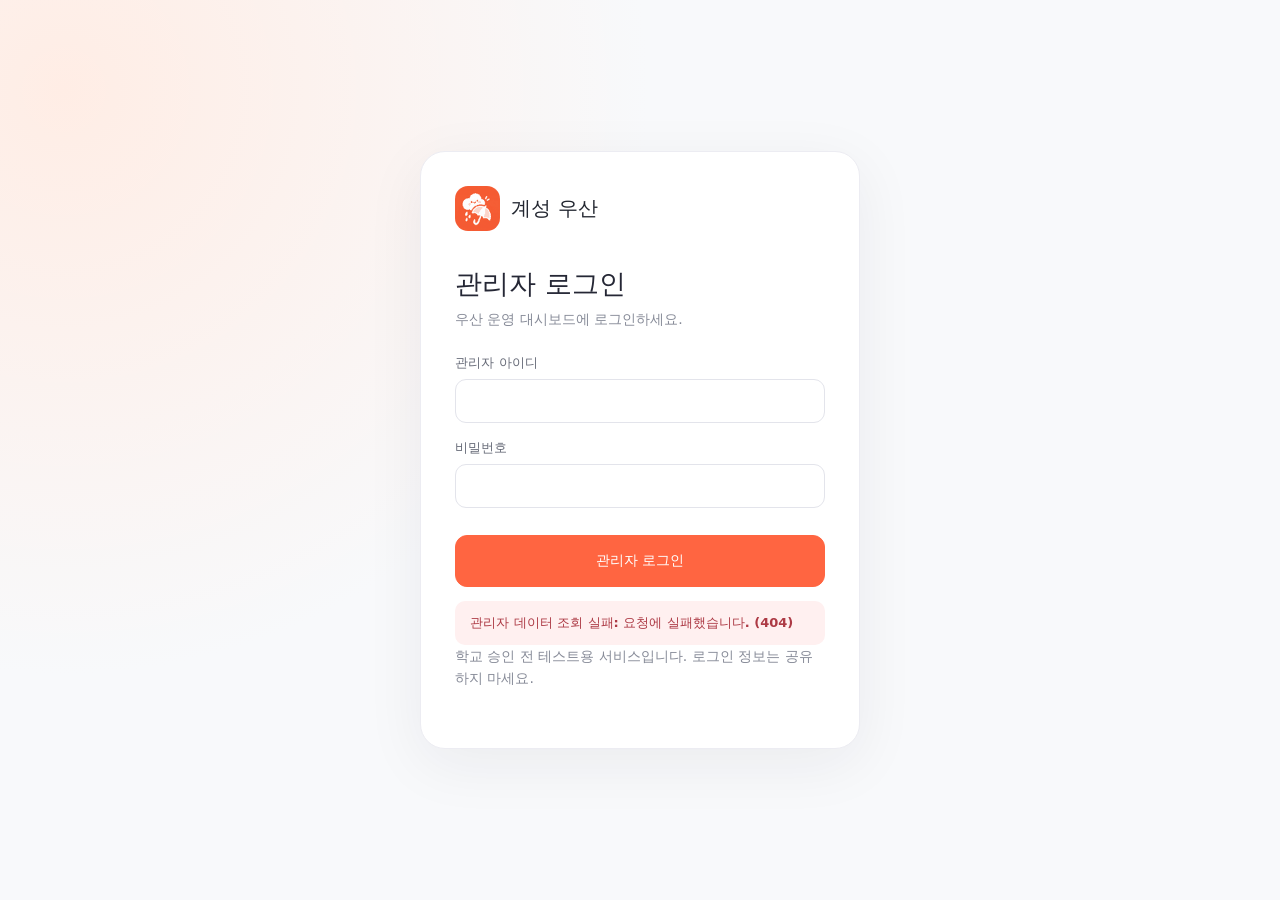
==== commit 4b159aa5: "feat(pwa): add installable Keisung Umbrella web app and keisungschool.tech deployment config" ====
--- a/index.html
+++ b/index.html
@@ -1,6 +1,6 @@
 <!doctype html>
 <html lang="ko"><head><meta charset="utf-8"><meta name="viewport" content="width=device-width,initial-scale=1">
-<meta name="theme-color" content="#f5b7cf"><title>계성 우산 · 치이카와 감성 에디션 관리자</title><link rel="icon" href="/assets/keisung-icon-64.png">
+<meta name="theme-color" content="#ff6541"><title>계성 우산 · 관리자</title><link rel="icon" href="/assets/keisung-icon-64.png">
 <style>
 :root{font-family:Pretendard,"Apple SD Gothic Neo","Malgun Gothic",system-ui,sans-serif;color:#252735;background:#f7f8fb;font-synthesis:none}
 *{box-sizing:border-box}body{margin:0}button,input,select{font:inherit}button{cursor:pointer}button:disabled{opacity:.5;cursor:not-allowed}button:focus-visible,input:focus-visible,select:focus-visible,a:focus-visible{outline:3px solid #ff7c5b;outline-offset:2px}
@@ -102,9 +102,13 @@
 .academic-preview{background:#fffaf8;border:1px solid #efcfbf;border-radius:12px;padding:18px;margin:16px 0}
 .academic-preview h3{margin:0 0 10px;font-size:18px}
 #academicPreviewStats{font-weight:800}
-</style><link rel="stylesheet" href="/assets/chiikawa-theme.css"></head><body class="chiikawa-edition admin-edition">
+</style><link rel="manifest" href="/manifest.webmanifest">
+<link rel="apple-touch-icon" sizes="192x192" href="/assets/pwa-icon-192.png">
+<meta name="apple-mobile-web-app-capable" content="yes">
+<meta name="apple-mobile-web-app-status-bar-style" content="default">
+</head><body>
 <div id="loginScreen" class="login-wrap">
-  <div class="login"><a href="/" class="logo"><img src="/assets/keisung-icon-64.png" alt="">계성 우산 <span class="admin-edition-label">✿ edition</span></a><h1>관리자 로그인</h1><p>우산 운영 대시보드에 로그인하세요.</p>
+  <div class="login"><a href="/" class="logo"><img src="/assets/keisung-icon-64.png" alt="">계성 우산</a><h1>관리자 로그인</h1><p>우산 운영 대시보드에 로그인하세요.</p>
   <form id="loginForm"><div class="field"><label for="username">관리자 아이디</label><input class="input" id="username" required autocomplete="username"></div><div class="field"><label for="password">비밀번호</label><input class="input" type="password" id="password" required autocomplete="current-password"></div><button class="btn primary" type="submit">관리자 로그인</button></form>
   <div id="loginMsg" class="msg error hide" role="alert"></div>
   <p class="fixednote">학교 승인 전 테스트용 서비스입니다. 로그인 정보는 공유하지 마세요.</p>
@@ -128,7 +132,7 @@
     <div class="side-bottom"><span>학교 공용 우산 관리 시스템</span><a href="/">↗ 통합 키오스크</a></div>
   </aside>
   <main class="main">
-    <div class="topbar"><div><p class="eyebrow">✿ CUTE UMBRELLA MANAGEMENT</p><h1 class="title" id="pageTitle">대시보드</h1><p class="subtitle" id="pageSubtitle">학교 우산 현황을 한눈에 확인하세요.</p></div>
+    <div class="topbar"><div><p class="eyebrow">SCHOOL MANAGEMENT</p><h1 class="title" id="pageTitle">대시보드</h1><p class="subtitle" id="pageSubtitle">학교 우산 현황을 한눈에 확인하세요.</p></div>
     <div class="toolbar"><span class="session" id="who">관리자</span><button class="btn" id="refresh" type="button">↻ 새로고침</button><button class="btn" id="logout" type="button">로그아웃</button></div></div>
     <div class="notice">학생의 학년·반·번호는 개인정보에 해당할 수 있습니다. 운영 전 학교 승인 및 학생 인증, 개인정보 보존 정책을 확인하세요.</div>
     <div id="dashboard" class="tab active">
@@ -1217,4 +1221,5 @@
 }
 
 authed();
-</script></body></html>+</script><script src="/assets/pwa-install.js" defer></script>
+</body></html>
